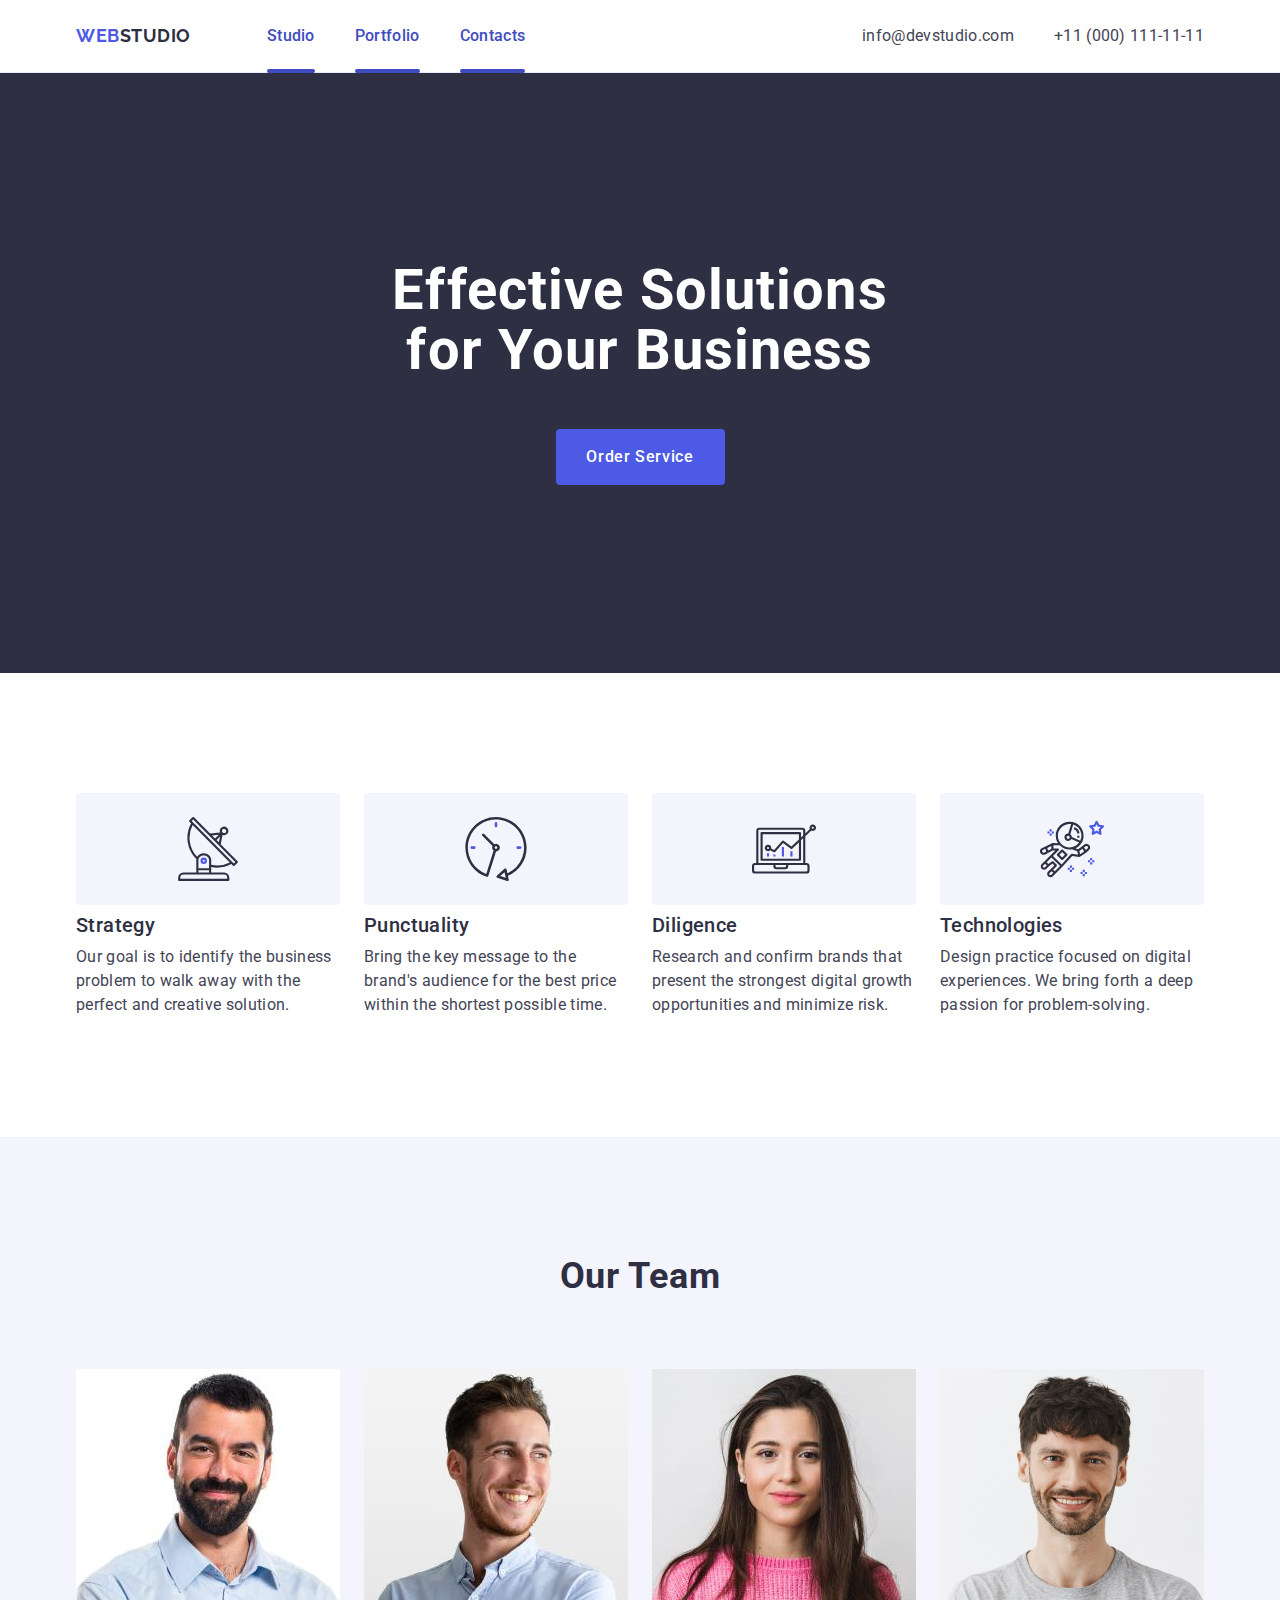
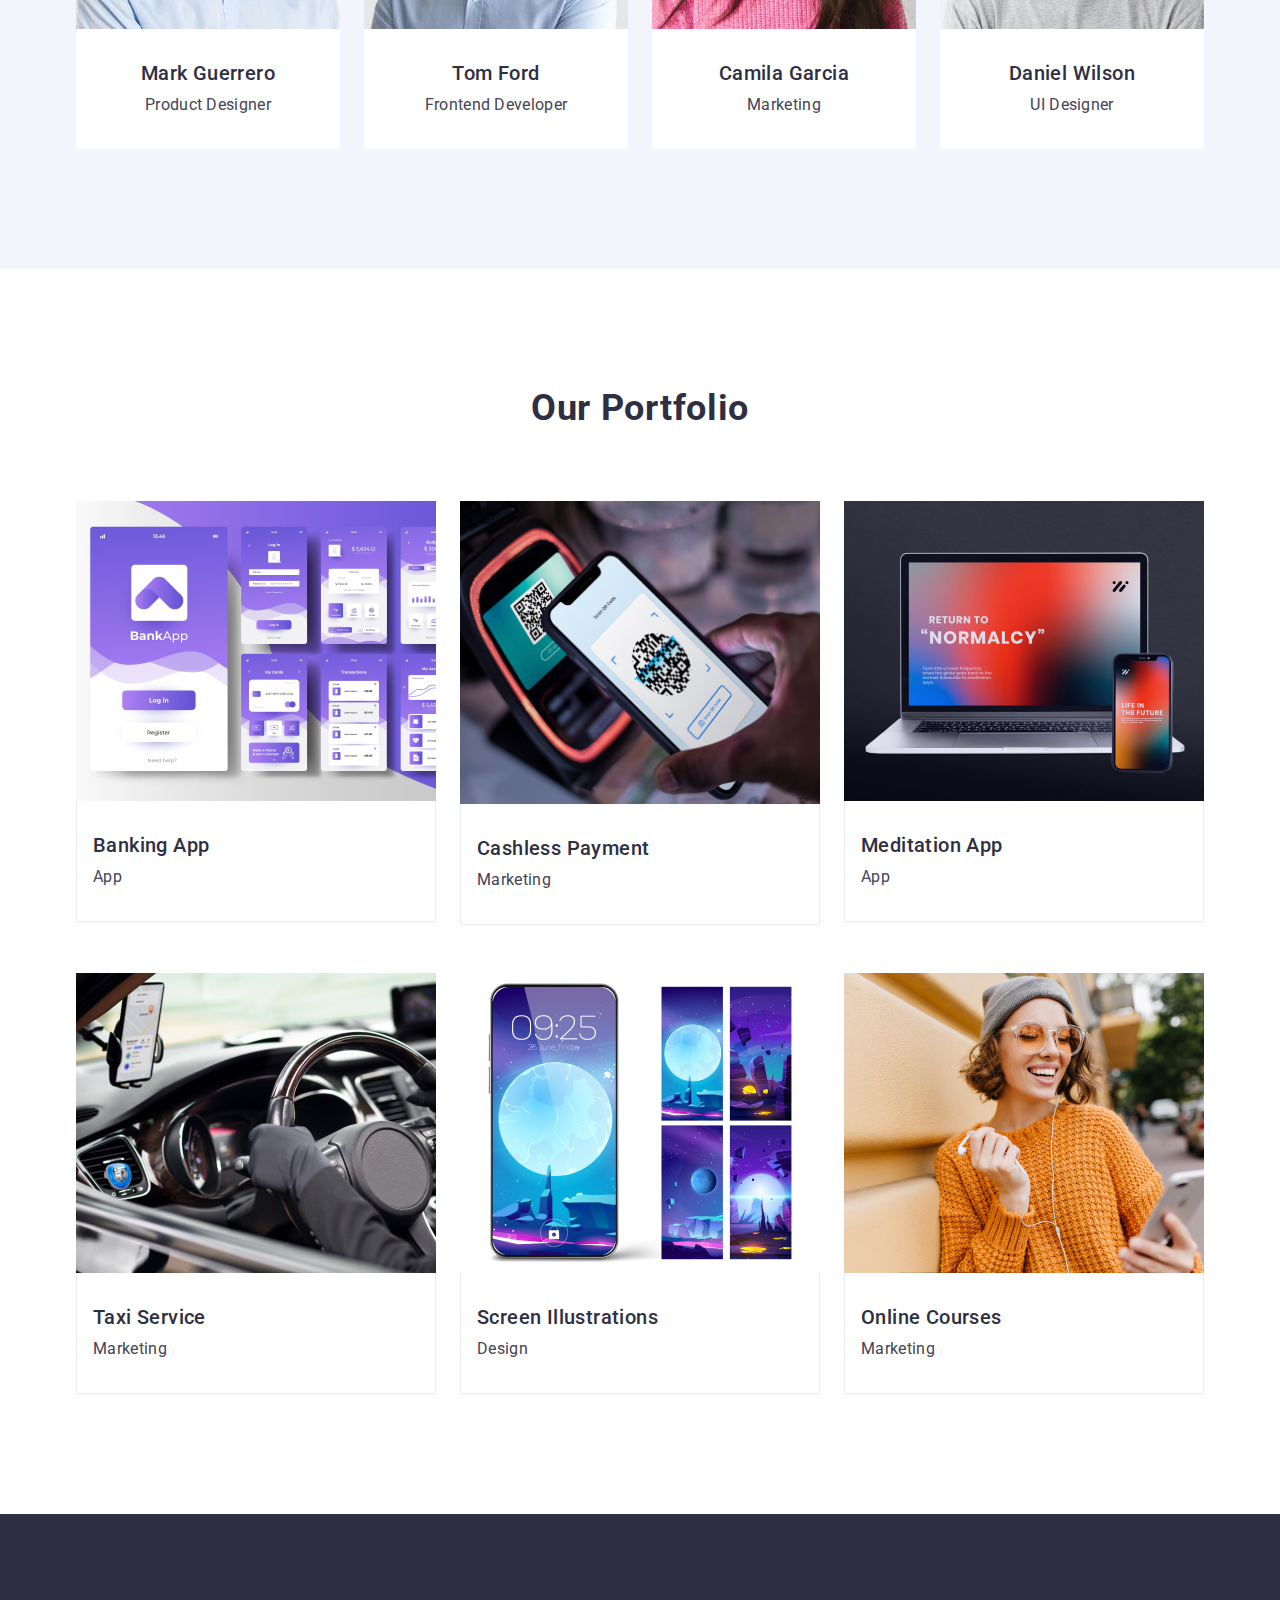
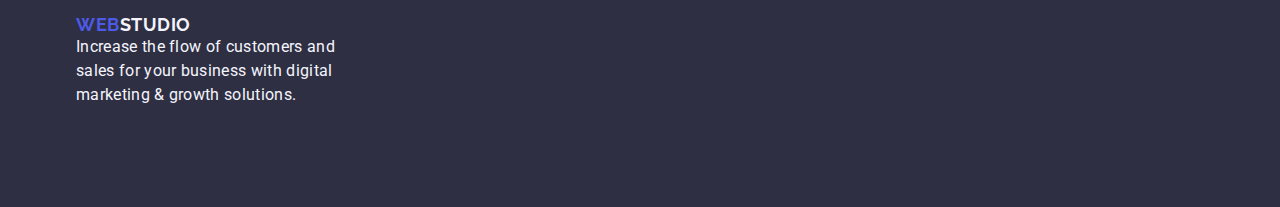
==== index.html @ 2577e3fc "Добавленны все иконки для секции 2. В хром не видно их и ширина секци 1 неадекватна. После включения" ====
<!DOCTYPE html>
<html lang="en">

<head>
    <meta charset="UTF-8">
    <meta name="viewport" content="width=device-width, initial-scale=1.0">

    <link rel="preconnect" href="https://fonts.googleapis.com">
    <link rel="preconnect" href="https://fonts.gstatic.com" crossorigin>
    <link href="https://fonts.googleapis.com/css2?family=Raleway:wght@800&display=swap" rel="stylesheet">
    <link
        href="https://fonts.googleapis.com/css2?family=Raleway:wght@800&family=Roboto:wght@400;500;700;900&display=swap"
        rel="stylesheet">

        <link rel="stylesheet"
        href="https://cdnjs.cloudflare.com/ajax/libs/modern-normalize/2.0.0/modern-normalize.min.css">
        <link rel="stylesheet" type="text/css" href="https://necolas.github.io/normalize.css/8.0.1/normalize.css">
    <link rel="stylesheet" href="./css/styles.css">

    <title>DZ4</title>
</head>


<body>

    <header class="head">

        <div class="container head-container">

            <nav class="container-nav">

                <a href="index.html" class="logo">
                    Web<span class="text-logo">Studio</span>
                </a>

                <ul class="logo-menu">
                    <li><a class="header-menu" href="./index.html">Studio</a></li>
                    <li><a class="header-menu" href="">Portfolio</a></li>
                    <li><a class="header-menu" href="">Contacts</a></li>
                </ul>

            </nav>

            <address class="adress-style">

                <ul class="adress-info">
                    <li><a class="header-adress" href="mailto:info@devstudio.com">info@devstudio.com</a></li>
                    <li><a class="header-adress" href="tel:+110001111111">+11 (000) 111-11-11</a></li>
                </ul>

            </address>

        </div>

    </header>

    <main>

        <section class="section-one">

            <div class="container">

                <h1 class="section-one-h-one">
                    Effective Solutions for Your Business
                </h1>

                <button class="section-one-btn" type="button">Order Service</button>

            </div>

        </section>

        <section class="section-two">

            <div class="container">

                <h2 class="visually-hidden">Section2</h2>

                <ul class="section-two-card">

                    <li class="section-two-card-info">

<div class="section-two-svg">

<svg width="64" height="64" class="s-two-svg-style">
    <use href="./images/icons_1.svg#icon-antenna1"></use>
</svg>

</div>

                        <h3 class="section-two-h-three">Strategy</h3>
                        <p class="section-two-p">
                            Our goal is to identify the business
                            problem to walk away with the perfect and creative solution.
                        </p>
                    </li>

                    <li class="section-two-card-info">

<div class="section-two-svg">

    <svg width="64" height="64" class="s-two-svg-style">
        <use href="./images/icons_1.svg#icon-clock1"></use>
    </svg>

</div>
                        
                        <h3 class="section-two-h-three">Punctuality</h3>
                        <p class="section-two-p">
                            Bring the key message to the brand's audience for the best price within the shortest
                            possible
                            time.
                        </p>
                    </li>

                    <li class="section-two-card-info">

<div class="section-two-svg">

    <svg width="64" height="64" class="s-two-svg-style">
        <use href="./images/icons_1.svg#icon-diagram1"></use>
    </svg>

</div>
                        
                        <h3 class="section-two-h-three">Diligence</h3>
                        <p class="section-two-p">
                            Research and confirm brands that present the strongest digital growth opportunities and
                            minimize
                            risk.
                        </p>
                    </li>

                    <li class="section-two-card-info">

<div class="section-two-svg">

    <svg width="64" height="64" class="s-two-svg-style">
        <use href="./images/icons_1.svg#icon-astronaut1"></use>
    </svg>

</div>
                        
                        <h3 class="section-two-h-three">Technologies</h3>
                        <p class="section-two-p">
                            Design practice focused on digital experiences. We bring forth a deep passion for
                            problem-solving.
                        </p>
                    </li>

                </ul>

            </div>

        </section>

        <section class="section-three">

            <div class="container">

                <h2 class="section-three-h-two">Our Team</h2>

                <ul class="section-three-ul">

                    <li class="section-three-li">
                        <img width="264" src="./images/img1.jpg" alt="img1">

                        <div class="section-three-li-name">

                            <h3 class="section-three-h-three">Mark Guerrero</h3>
                            <p class="section-three-p">Product Designer</p>

                        </div>

                    </li>

                    <li class="section-three-li">
                        <img width="264" src="./images/img2.jpg" alt="img2">

                        <div class="section-three-li-name">

                            <h3 class="section-three-h-three">Tom Ford</h3>
                            <p class="section-three-p">Frontend Developer</p>

                        </div>

                    </li>

                    <li class="section-three-li">
                        <img width="264" src="./images/img3.jpg" alt="img3">

                        <div class="section-three-li-name">

                            <h3 class="section-three-h-three">Camila Garcia</h3>
                            <p class="section-three-p">Marketing</p>

                        </div>

                    </li>

                    <li class="section-three-li">
                        <img width="264" src="./images/img4.jpg" alt="img4">

                        <div class="section-three-li-name">

                            <h3 class="section-three-h-three">Daniel Wilson</h3>
                            <p class="section-three-p">UI Designer</p>

                        </div>

                    </li>
                </ul>

            </div>

        </section>

        <section class="section-four">

            <div class="container">

                <h2 class="section-four-h-two">Our Portfolio</h2>

                <ul class="section-four-ul">

                    <li class="section-four-li">
                        <img width="360" src="./images/img_1.jpg" alt="img_1">

                        <div class="section-four-li-info">

                            <h3 class="section-four-h-three">Banking App </h3>
                            <p class="section-four-p">App</p>

                        </div>

                    </li>

                    <li class="section-four-li">
                        <img width="360" src="./images/img2_2.jpg" alt="img2_2">

                        <div class="section-four-li-info">

                            <h3 class="section-four-h-three">Cashless Payment</h3>
                            <p class="section-four-p">Marketing</p>

                        </div>

                    </li>

                    <li class="section-four-li">
                        <img width="360" src="./images/img_3.jpg" alt="img_3">

                        <div class="section-four-li-info">

                            <h3 class="section-four-h-three">Meditation App</h3>
                            <p class="section-four-p">App</p>

                        </div>

                    </li>

                    <li class="section-four-li">
                        <img width="360" src="./images/img_4.jpg" alt="img_4">

                        <div class="section-four-li-info">

                            <h3 class="section-four-h-three">Taxi Service</h3>
                            <p class="section-four-p">Marketing</p>

                        </div>

                    </li>

                    <li class="section-four-li">
                        <img width="360" src="./images/img_5.jpg" alt="img_5">

                        <div class="section-four-li-info">

                            <h3 class="section-four-h-three">Screen Illustrations</h3>
                            <p class="section-four-p">Design</p>

                        </div>

                    </li>

                    <li class="section-four-li">
                        <img width="360" src="./images/img_6.jpg" alt="img_6">

                        <div class="section-four-li-info">

                            <h3 class="section-four-h-three">Online Courses</h3>
                            <p class="section-four-p">Marketing</p>

                        </div>

                    </li>
                </ul>

            </div>

        </section>

    </main>

    <footer class="footer">

        <div class="container">

            <a href="./index.html" class="logo" id="footer-logo">Web<span class="footer-span">Studio</span></a>

            <p class="footer-p">
                Increase the flow of customers and sales for your business with digital marketing & growth solutions.
            </p>

        </div>

    </footer>

</body>

</html>
---- css/styles.css ----
body {
  font-family: "Roboto", sans-serif;
  color: #434455;
  background-color: #ffffff;
  margin: 0;
  padding: 0;
}

ul,
h1,
h2,
h3,
p {
  list-style-type: none;
  margin: 0;
  padding: 0;
}

img {
  display: block;
}

a {
  text-decoration: none;
}

.head {
  box-shadow: 0px 2px 1px rgba(46, 47, 66, 0.08),
    0px 1px 1px rgba(46, 47, 66, 0.16), 0px 1px 6px rgba(46, 47, 66, 0.08);
  border-bottom: 1px solid #e7e9fc;
}

.container {
  width: 1158px;
  margin: 0 auto;
  padding: 0 15px 0 15px;
}

.head-container,
.container-nav {
  display: flex;
  align-items: center;
}

.logo {
  display: block;
  font-family: "Raleway", sans-serif;
  font-size: 18px;
  font-weight: 700;
  line-height: 1.17em;
  letter-spacing: 0.03em;
  text-align: left;
  text-transform: uppercase;
  color: #4d5ae5;
  margin-right: 76px;
}

.text-logo {
  color: rgba(46, 47, 66, 1);
  font-family: Raleway;
  font-size: 18px;
  font-weight: 700;
  line-height: 1.17em;
  letter-spacing: 0.03em;
  text-align: left;
}

.logo-menu {
  display: flex;
  gap: 40px;
}

.header-menu {
  display: block;
  position: relative;
  font-family: Roboto;
  font-size: 16px;
  font-weight: 500;
  line-height: 24px;
  letter-spacing: 0.02em;
  text-align: left;
  color: #404bbf;
  padding: 24px 0 24px 0;
  transition: color 250ms cubic-bezier(0.4, 0, 0.2, 1);
}

.adress-style {
  font-style: normal;
  margin: 0 0 0 auto;
}

.adress-info {
  display: flex;
  gap: 40px;
}

.header-adress {
  font-family: Roboto;
  font-size: 16px;
  font-weight: 400;
  line-height: 24px;
  letter-spacing: 0.02em;
  text-align: left;
  color: #434455;
  transition: color 250ms cubic-bezier(0.4, 0, 0.2, 1);
}

.header-menu:hover,
.header-adress:hover {
  color: #404bbf;
}

.header-menu:focus,
.header-adress:focus {
  color: #404bbf;
}

.header-menu::after {
  content: "";
  color: #404bbf;
  width: 100%;
  position: absolute;
  left: 0;
  bottom: -1px;
  height: 4px;
  background-color: #404bbf;
  border-radius: 2px;
  transition: color 250ms cubic-bezier(0.4, 0, 0.2, 1);
}

.section-one {
  background-image: linear-gradient(
      rgba(46, 47, 66, 0.7),
      rgba(46, 47, 66, 0.7)
    ),
    url(../images/img-name.jpeg);
  background-color: #2e2f42;
  padding: 188px 0 188px 0;
  max-width: 1440px;
  background-repeat: no-repeat;
  background-position: center;
  background-size: cover;
}

.section-one-h-one {
  font-family: Roboto;
  font-size: 56px;
  font-weight: 700;
  line-height: 1.07;
  letter-spacing: 0.02em;
  text-align: center;
  color: #ffffff;
  max-width: 496px;
  margin: 0 auto 48px;
}

.section-one-btn {
  display: block;
  min-width: 169px;
  height: 56px;
  border: none;
  border-radius: 4px;
  font-size: 16px;
  font-weight: 500;
  line-height: 24px;
  letter-spacing: 0.04em;
  color: #ffffff;
  background-color: #4d5ae5;
  cursor: pointer;
  margin: 0 auto 0 auto;
  transition: background-color 250ms cubic-bezier(0.4, 0, 0.2, 1);
}

.section-one-btn:hover,
.section-one-btn:focus {
  background-color: #404bbf;
}

.section-two-h-three,
.section-four-h-three {
  font-family: Roboto;
  font-size: 20px;
  font-weight: 500;
  line-height: 24px;
  letter-spacing: 0.02em;
  text-align: left;
  color: #2e2f42;
  margin-bottom: 8px;
}

.section-three-h-three {
  font-family: Roboto;
  font-size: 20px;
  font-weight: 500;
  line-height: 24px;
  letter-spacing: 0.02em;
  text-align: left;
  color: #2e2f42;
  margin-bottom: 8px;
  text-align: center;
}

.section-two {
  padding: 120px 0 120px 0;
}

.visually-hidden {
  position: absolute;
  width: 1px;
  height: 1px;
  margin: -1px;
  padding: 0;
  border: 0;
  white-space: nowrap;
  clip-path: inset(100%);
  clip: rect(0 0 0 0);
  overflow: hidden;
}

.section-two-card {
  display: flex;
  justify-content: space-between;
  gap: 24px;
}

.section-two-svg {
  display: flex;
  align-items: center;
  justify-content: center;
  height: 112px;
  background-color: #f4f4fd;
  border-radius: 4px;
  margin-bottom: 8px;
}

.section-two-card-info {
  flex-basis: calc((100% - 3 * 24px) / 4);
}

.section-two-p,
.section-four-p {
  line-height: 24px;
  letter-spacing: 0.02em;
}

.section-three-p {
  line-height: 24px;
  letter-spacing: 0.02em;
  text-align: center;
}

.section-three {
  background-color: #f4f4fd;
  padding: 120px 0 120px 0;
}

.section-three-ul {
  display: flex;
  justify-content: space-between;
  gap: 24px;
}

.section-three-li {
  background-color: #ffffff;
  border-radius: 0px 0px 4px 4px;
  flex-basis: calc((100% - 3 * 24px) / 4);
}

.section-three-li-name {
  padding: 32px 0 32px 0;
}

.section-three-h-two,
.section-four-h-two {
  font-family: Roboto;
  font-size: 36px;
  font-weight: 700;
  line-height: 1.11em;
  letter-spacing: 0.02em;
  text-align: center;
  text-transform: capitalize;
  color: #2e2f42;
  margin-bottom: 72px;
}

.section-four {
  padding: 120px 0 120px 0;
}

.section-four-ul {
  display: flex;
  flex-wrap: wrap;
  column-gap: 24px;
  row-gap: 48px;
}

.section-four-li {
  flex-basis: calc((100% - 48px) / 3);
}

.section-four-li-info {
  padding: 32px 16px;
  border: 1px solid #e7e9fc;
  border-top: none;
}

.footer {
  background-color: #2e2f42;
  padding: 100px 0 100px 0;
}

.footer-logo {
  display: inline-block;
  margin-bottom: 16px;
  font-family: "Raleway", sans-serif;
  font-size: 18px;
  font-weight: 700;
  line-height: 1.17em;
  letter-spacing: 0.03em;
  text-align: left;
  text-transform: uppercase;
  color: #4d5ae5;
}

.footer-span {
  color: #f4f4fd;
}

.footer-p {
  color: #f4f4fd;
  letter-spacing: 0.02em;
  line-height: 1.5em;
  max-width: 264px;
  margin: 0;
}
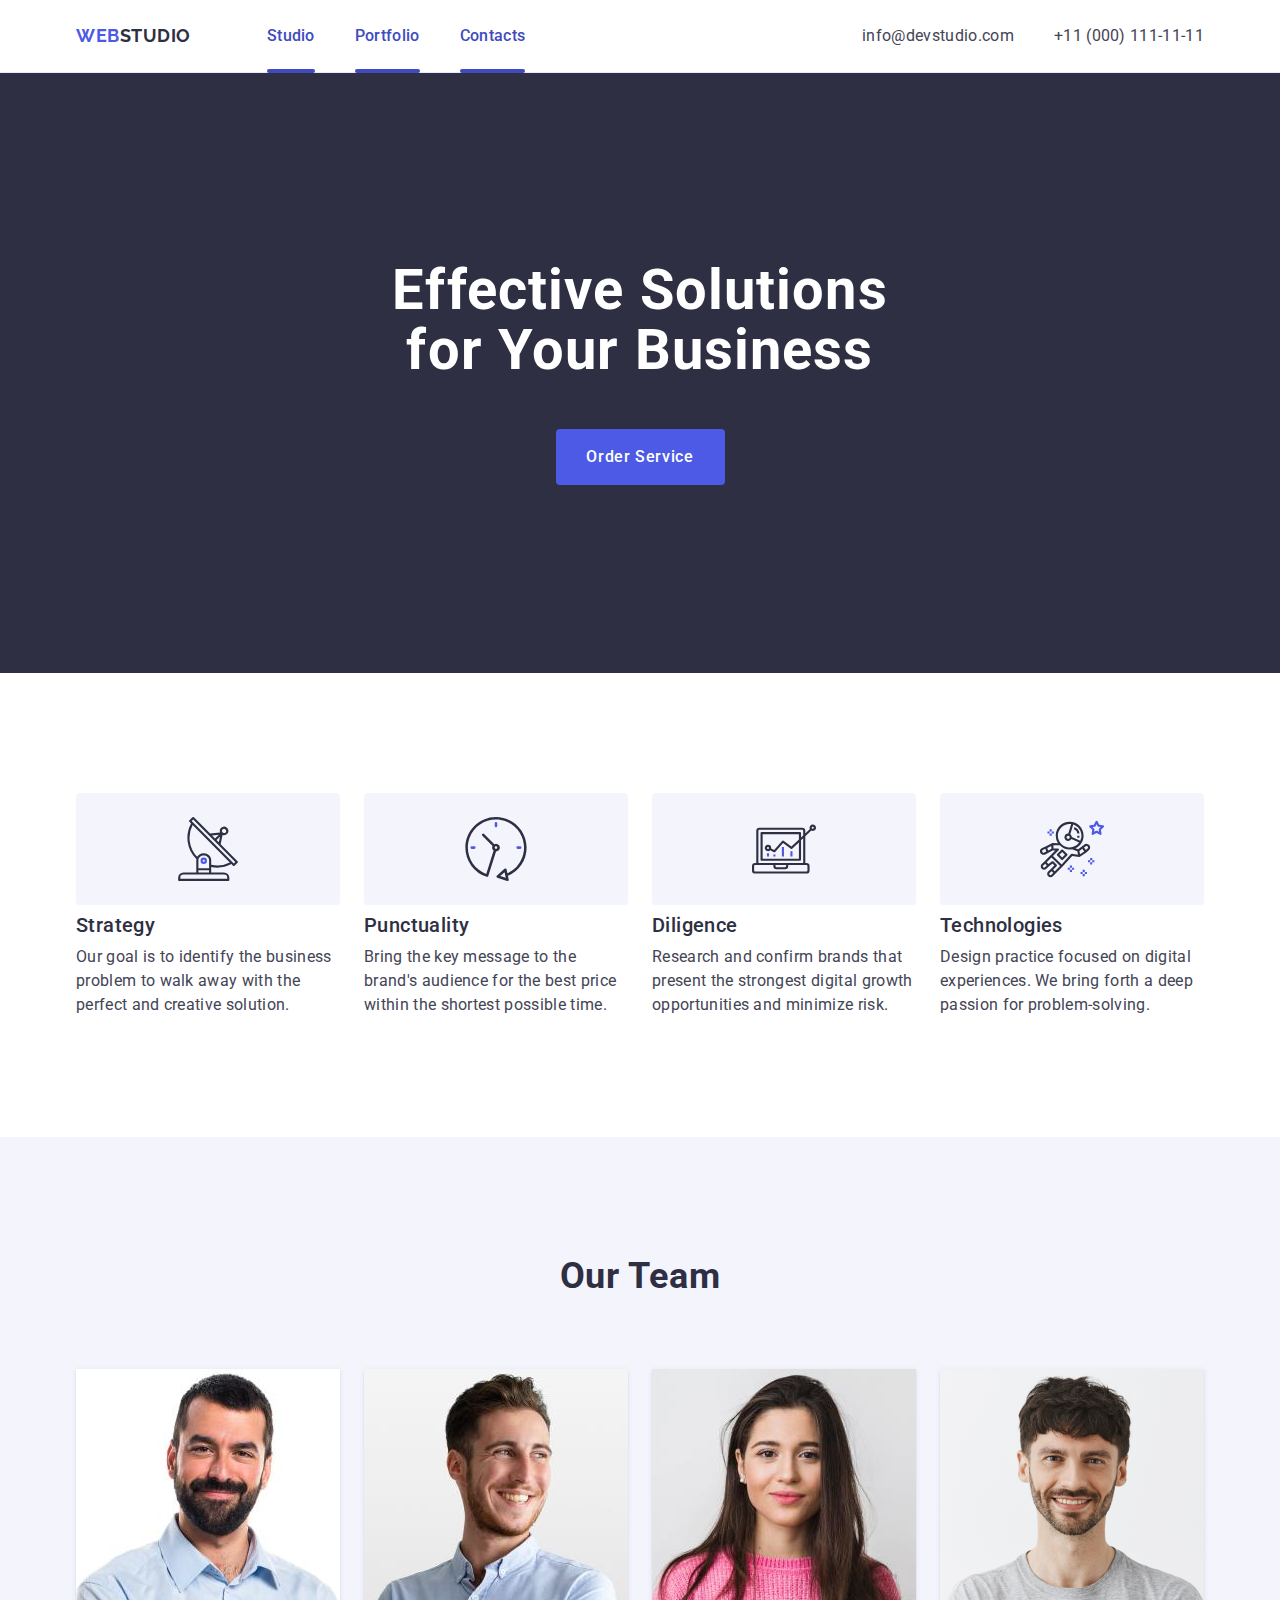
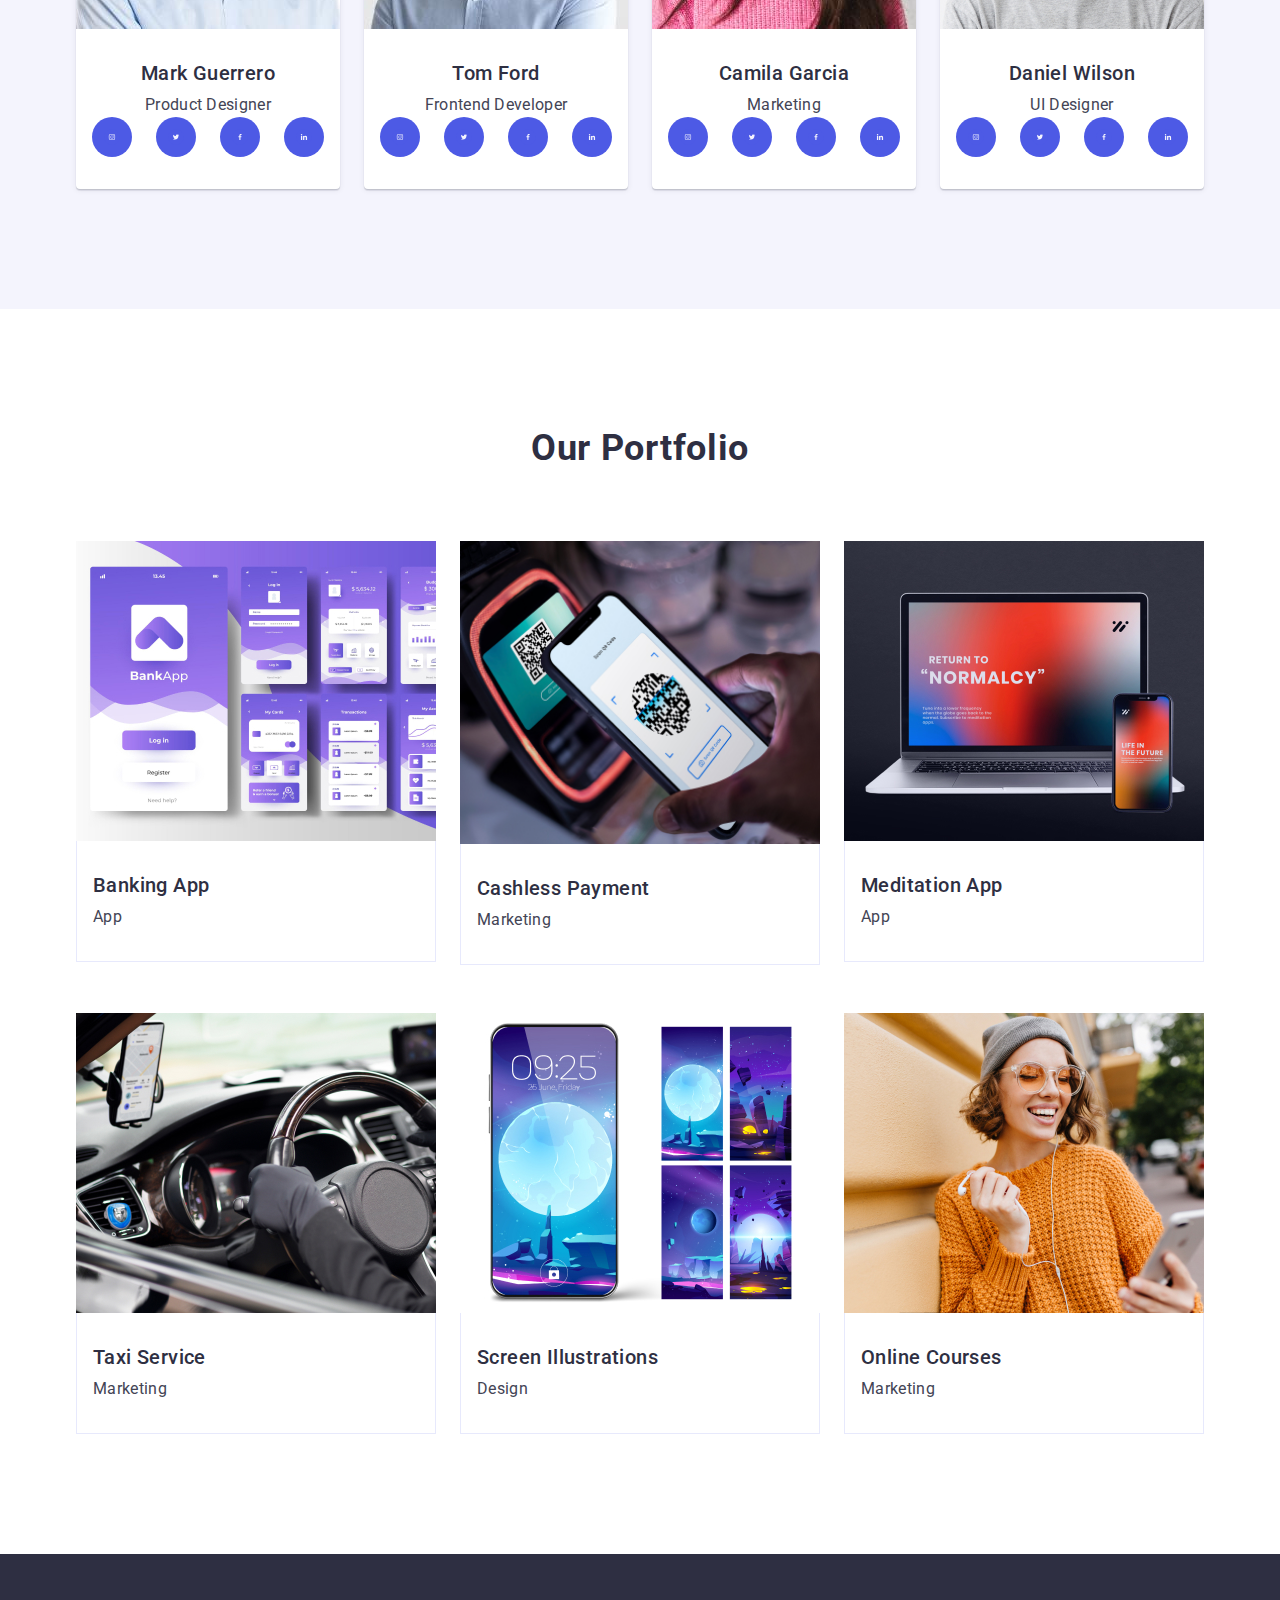
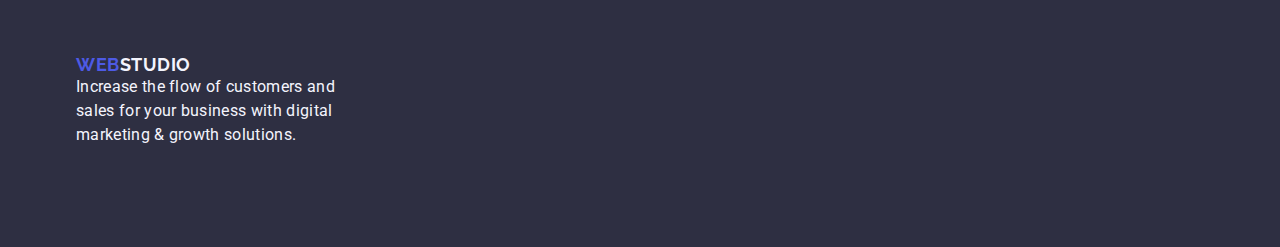
==== commit 39525f69: "Проверка 1 секции 3. добавлены ссылки-иконки" ====
--- a/index.html
+++ b/index.html
@@ -12,9 +12,9 @@
         href="https://fonts.googleapis.com/css2?family=Raleway:wght@800&family=Roboto:wght@400;500;700;900&display=swap"
         rel="stylesheet">
 
-        <link rel="stylesheet"
+    <link rel="stylesheet"
         href="https://cdnjs.cloudflare.com/ajax/libs/modern-normalize/2.0.0/modern-normalize.min.css">
-        <link rel="stylesheet" type="text/css" href="https://necolas.github.io/normalize.css/8.0.1/normalize.css">
+    <link rel="stylesheet" type="text/css" href="https://necolas.github.io/normalize.css/8.0.1/normalize.css">
     <link rel="stylesheet" href="./css/styles.css">
 
     <title>DZ4</title>
@@ -80,13 +80,13 @@
 
                     <li class="section-two-card-info">
 
-<div class="section-two-svg">
-
-<svg width="64" height="64" class="s-two-svg-style">
-    <use href="./images/icons_1.svg#icon-antenna1"></use>
-</svg>
-
-</div>
+                        <div class="section-two-svg">
+
+                            <svg width="64" height="64" class="s-two-svg-style">
+                                <use href="./images/icons_1.svg#icon-antenna1"></use>
+                            </svg>
+
+                        </div>
 
                         <h3 class="section-two-h-three">Strategy</h3>
                         <p class="section-two-p">
@@ -97,14 +97,14 @@
 
                     <li class="section-two-card-info">
 
-<div class="section-two-svg">
-
-    <svg width="64" height="64" class="s-two-svg-style">
-        <use href="./images/icons_1.svg#icon-clock1"></use>
-    </svg>
-
-</div>
-                        
+                        <div class="section-two-svg">
+
+                            <svg width="64" height="64" class="s-two-svg-style">
+                                <use href="./images/icons_1.svg#icon-clock1"></use>
+                            </svg>
+
+                        </div>
+
                         <h3 class="section-two-h-three">Punctuality</h3>
                         <p class="section-two-p">
                             Bring the key message to the brand's audience for the best price within the shortest
@@ -115,14 +115,14 @@
 
                     <li class="section-two-card-info">
 
-<div class="section-two-svg">
-
-    <svg width="64" height="64" class="s-two-svg-style">
-        <use href="./images/icons_1.svg#icon-diagram1"></use>
-    </svg>
-
-</div>
-                        
+                        <div class="section-two-svg">
+
+                            <svg width="64" height="64" class="s-two-svg-style">
+                                <use href="./images/icons_1.svg#icon-diagram1"></use>
+                            </svg>
+
+                        </div>
+
                         <h3 class="section-two-h-three">Diligence</h3>
                         <p class="section-two-p">
                             Research and confirm brands that present the strongest digital growth opportunities and
@@ -133,14 +133,14 @@
 
                     <li class="section-two-card-info">
 
-<div class="section-two-svg">
-
-    <svg width="64" height="64" class="s-two-svg-style">
-        <use href="./images/icons_1.svg#icon-astronaut1"></use>
-    </svg>
-
-</div>
-                        
+                        <div class="section-two-svg">
+
+                            <svg width="64" height="64" class="s-two-svg-style">
+                                <use href="./images/icons_1.svg#icon-astronaut1"></use>
+                            </svg>
+
+                        </div>
+
                         <h3 class="section-two-h-three">Technologies</h3>
                         <p class="section-two-p">
                             Design practice focused on digital experiences. We bring forth a deep passion for
@@ -170,6 +170,37 @@
                             <h3 class="section-three-h-three">Mark Guerrero</h3>
                             <p class="section-three-p">Product Designer</p>
 
+                            <ul class="section-three-ul-link">
+                                <li class="section-three-li-link"><a class="section-three-a" href="#">
+
+                                        <svg width="16" height="16" class="s-three-svg-style">
+                                            <use href="./images/icons_1.svg#icon-insta"></use>
+                                        </svg>
+
+                                    </a></li>
+                                <li class="section-three-li-link"><a class="section-three-a" href="#">
+
+                                        <svg width="16" height="16" class="s-three-svg-style">
+                                            <use href="./images/icons_1.svg#icon-twitch"></use>
+                                        </svg>
+
+                                    </a></li>
+                                <li class="section-three-li-link"><a class="section-three-a" href="#">
+
+                                        <svg width="16" height="16" class="s-three-svg-style">
+                                            <use href="./images/icons_1.svg#icon-facebooke"></use>
+                                        </svg>
+
+                                    </a></li>
+                                <li class="section-three-li-link"><a class="section-three-a" href="#">
+
+                                        <svg width="16" height="16" class="s-three-svg-style">
+                                            <use href="./images/icons_1.svg#icon-linkedin"></use>
+                                        </svg>
+
+                                    </a></li>
+                            </ul>
+
                         </div>
 
                     </li>
@@ -182,6 +213,37 @@
                             <h3 class="section-three-h-three">Tom Ford</h3>
                             <p class="section-three-p">Frontend Developer</p>
 
+                            <ul class="section-three-ul-link">
+                                <li class="section-three-li-link"><a class="section-three-a" href="#">
+
+                                        <svg width="16" height="16" class="s-three-svg-style">
+                                            <use href="./images/icons_1.svg#icon-insta"></use>
+                                        </svg>
+
+                                    </a></li>
+                                <li class="section-three-li-link"><a class="section-three-a" href="#">
+
+                                        <svg width="16" height="16" class="s-three-svg-style">
+                                            <use href="./images/icons_1.svg#icon-twitch"></use>
+                                        </svg>
+
+                                    </a></li>
+                                <li class="section-three-li-link"><a class="section-three-a" href="#">
+
+                                        <svg width="16" height="16" class="s-three-svg-style">
+                                            <use href="./images/icons_1.svg#icon-facebooke"></use>
+                                        </svg>
+
+                                    </a></li>
+                                <li class="section-three-li-link"><a class="section-three-a" href="#">
+
+                                        <svg width="16" height="16" class="s-three-svg-style">
+                                            <use href="./images/icons_1.svg#icon-linkedin"></use>
+                                        </svg>
+
+                                    </a></li>
+                            </ul>
+
                         </div>
 
                     </li>
@@ -194,6 +256,37 @@
                             <h3 class="section-three-h-three">Camila Garcia</h3>
                             <p class="section-three-p">Marketing</p>
 
+                            <ul class="section-three-ul-link">
+                                <li class="section-three-li-link"><a class="section-three-a" href="#">
+
+                                        <svg width="16" height="16" class="s-three-svg-style">
+                                            <use href="./images/icons_1.svg#icon-insta"></use>
+                                        </svg>
+
+                                    </a></li>
+                                <li class="section-three-li-link"><a class="section-three-a" href="#">
+
+                                        <svg width="16" height="16" class="s-three-svg-style">
+                                            <use href="./images/icons_1.svg#icon-twitch"></use>
+                                        </svg>
+
+                                    </a></li>
+                                <li class="section-three-li-link"><a class="section-three-a" href="#">
+
+                                        <svg width="16" height="16" class="s-three-svg-style">
+                                            <use href="./images/icons_1.svg#icon-facebooke"></use>
+                                        </svg>
+
+                                    </a></li>
+                                <li class="section-three-li-link"><a class="section-three-a" href="#">
+
+                                        <svg width="16" height="16" class="s-three-svg-style">
+                                            <use href="./images/icons_1.svg#icon-linkedin"></use>
+                                        </svg>
+
+                                    </a></li>
+                            </ul>
+
                         </div>
 
                     </li>
@@ -205,6 +298,37 @@
 
                             <h3 class="section-three-h-three">Daniel Wilson</h3>
                             <p class="section-three-p">UI Designer</p>
+
+                            <ul class="section-three-ul-link">
+                                <li class="section-three-li-link"><a class="section-three-a" href="#">
+
+                                        <svg width="16" height="16" class="s-three-svg-style">
+                                            <use href="./images/icons_1.svg#icon-insta"></use>
+                                        </svg>
+
+                                    </a></li>
+                                <li class="section-three-li-link"><a class="section-three-a" href="#">
+
+                                        <svg width="16" height="16" class="s-three-svg-style">
+                                            <use href="./images/icons_1.svg#icon-twitch"></use>
+                                        </svg>
+
+                                    </a></li>
+                                <li class="section-three-li-link"><a class="section-three-a" href="#">
+
+                                        <svg width="16" height="16" class="s-three-svg-style">
+                                            <use href="./images/icons_1.svg#icon-facebooke"></use>
+                                        </svg>
+
+                                    </a></li>
+                                <li class="section-three-li-link"><a class="section-three-a" href="#">
+
+                                        <svg width="16" height="16" class="s-three-svg-style">
+                                            <use href="./images/icons_1.svg#icon-linkedin"></use>
+                                        </svg>
+
+                                    </a></li>
+                            </ul>
 
                         </div>
 
--- a/css/styles.css
+++ b/css/styles.css
@@ -264,6 +264,8 @@
   background-color: #ffffff;
   border-radius: 0px 0px 4px 4px;
   flex-basis: calc((100% - 3 * 24px) / 4);
+  box-shadow: 0px 1px 6px rgba(46, 47, 66, 0.08),
+    0px 1px 1px rgba(46, 47, 66, 0.16), 0px 2px 1px rgba(46, 47, 66, 0.08);
 }
 
 .section-three-li-name {
@@ -281,6 +283,39 @@
   text-transform: capitalize;
   color: #2e2f42;
   margin-bottom: 72px;
+}
+
+.section-three-ul-link {
+  display: flex;
+  justify-content: center;
+  gap: 24px;
+}
+
+.section-three-li-link {
+  width: 40px;
+  height: 40px;
+}
+
+.section-three-a {
+  display: flex;
+  align-items: center;
+  justify-content: center;
+  width: 100%;
+  height: 100%;
+  background-color: #4d5ae5;
+  border-radius: 50%;
+}
+
+.section-three-a:hover {
+  background-color: #404bbf;
+}
+
+.section-three:focus {
+  background-color: #404bbf;
+}
+
+.s-three-svg-style {
+  fill: #f4f4fd;
 }
 
 .section-four {
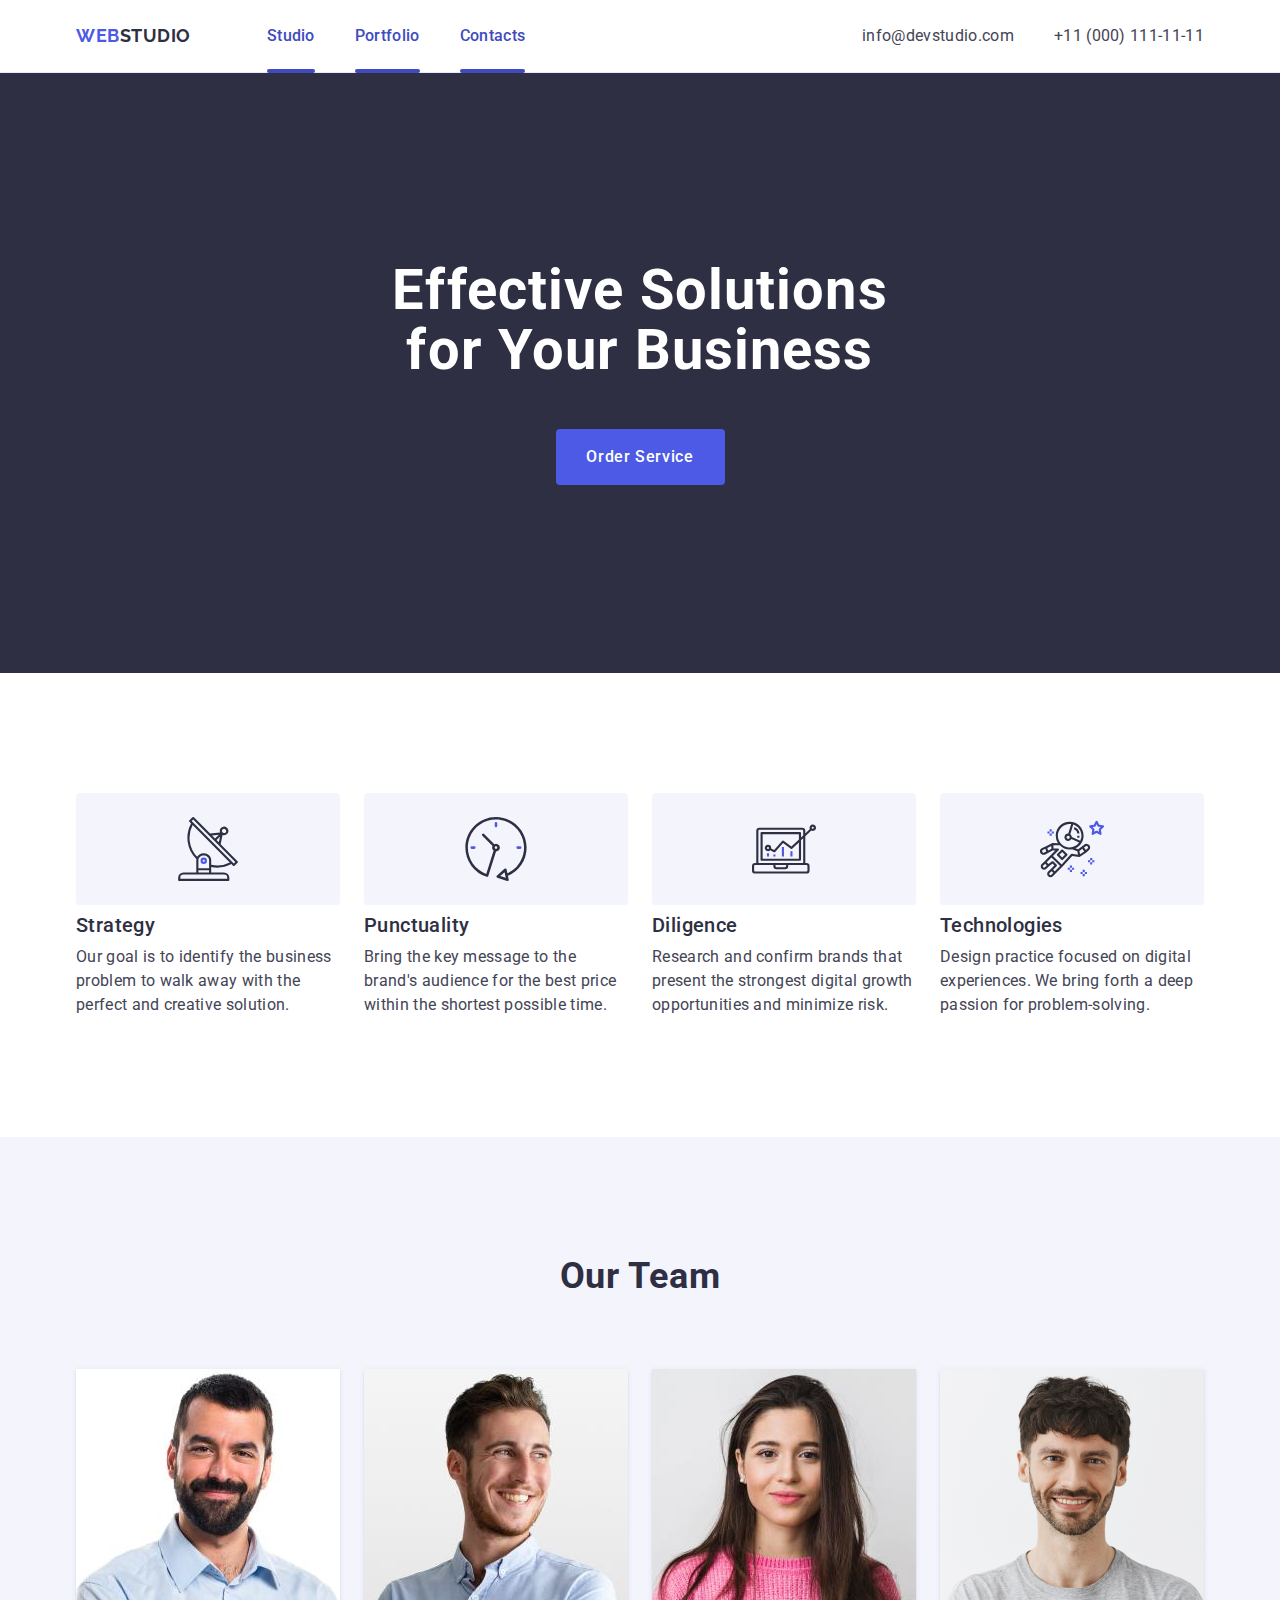
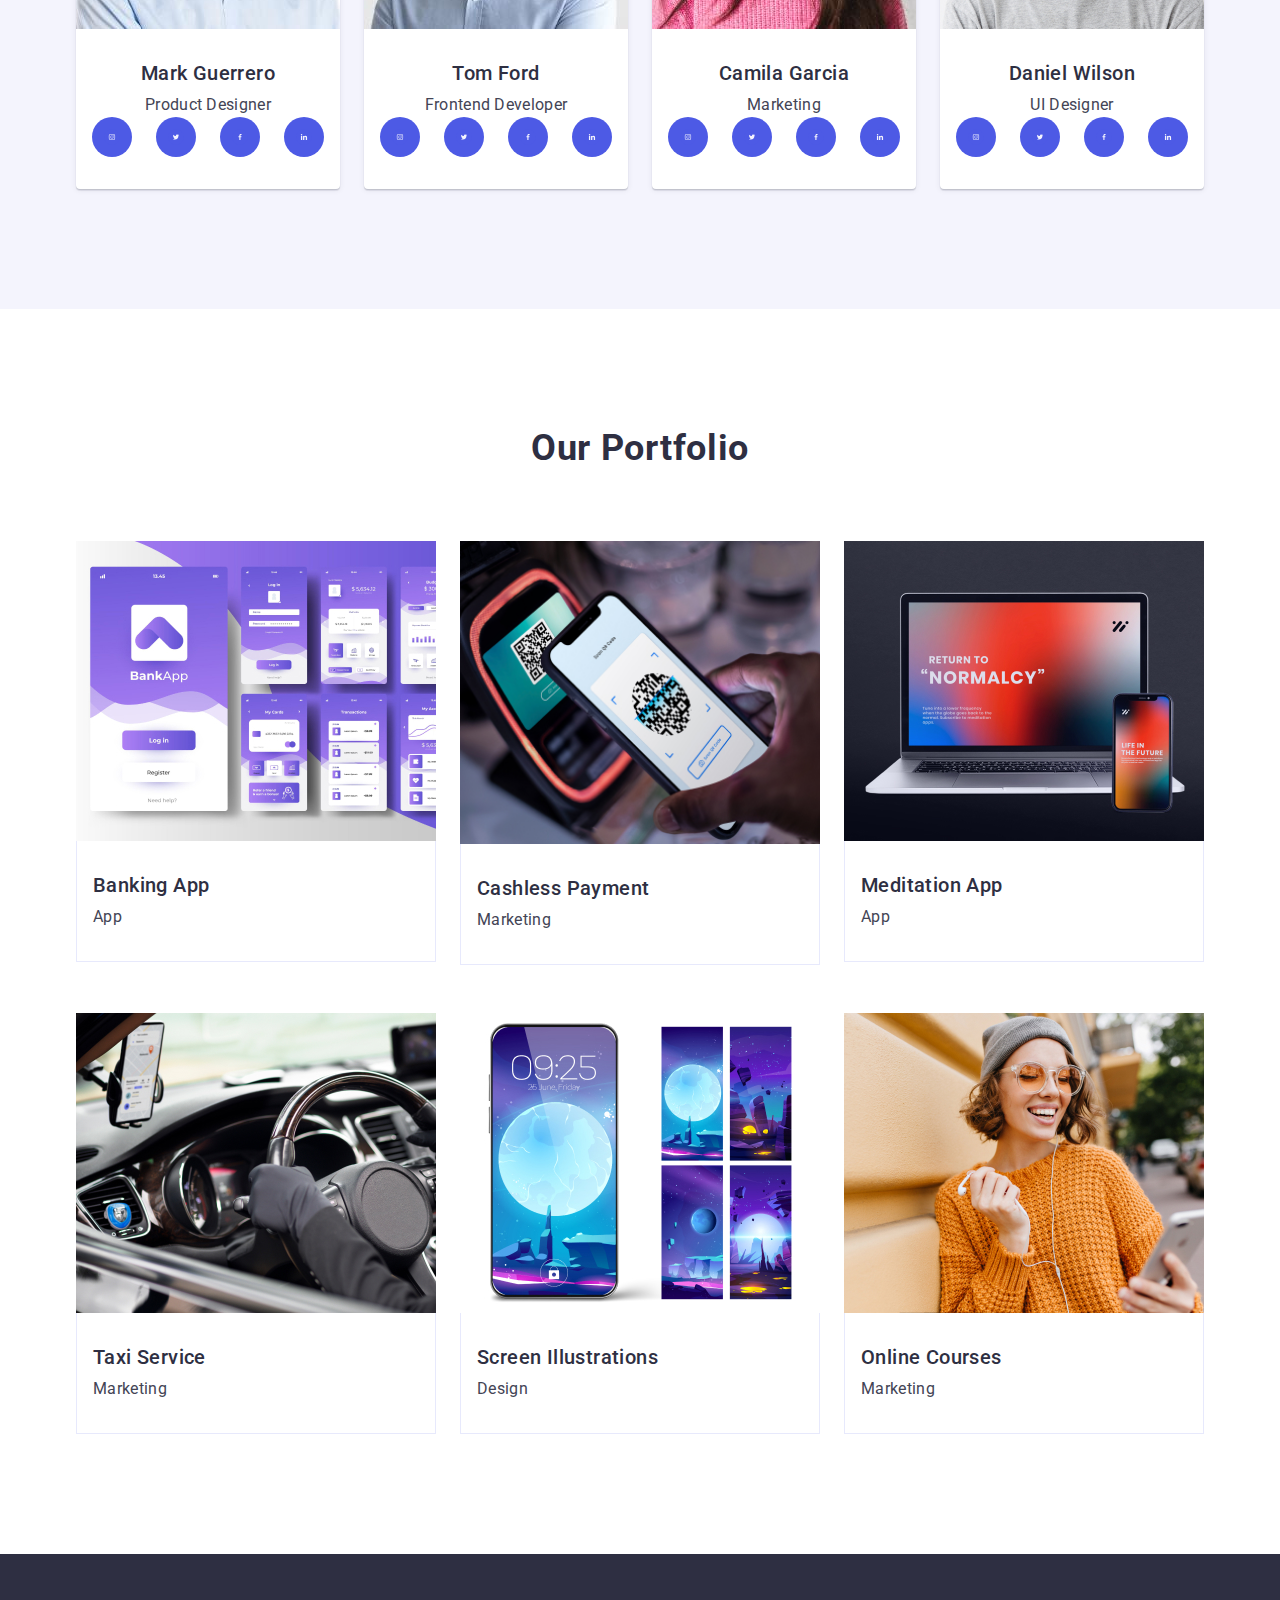
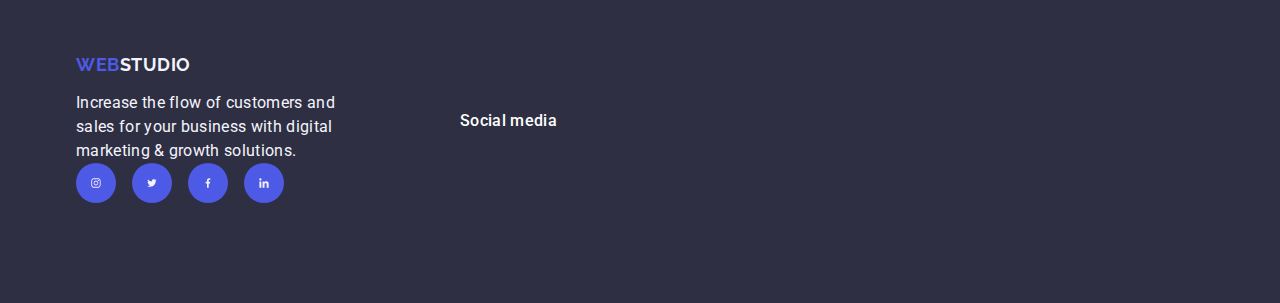
==== commit 49b9c3f3: "Проверка футера. Добавлены иконки" ====
--- a/index.html
+++ b/index.html
@@ -348,7 +348,17 @@
                 <ul class="section-four-ul">
 
                     <li class="section-four-li">
-                        <img width="360" src="./images/img_1.jpg" alt="img_1">
+
+                        <div class="section-four-li-img">
+
+                            <img width="360" src="./images/img_1.jpg" alt="img_1">
+
+                            <p class="section-four-hidden-p">
+                                14 Stylish and User-Friendly App Design Concepts · Task Manager App · Calorie Tracker
+                                App · Exotic Fruit Ecommerce App · Cloud Storage App
+                            </p>
+
+                        </div>
 
                         <div class="section-four-li-info">
 
@@ -360,7 +370,17 @@
                     </li>
 
                     <li class="section-four-li">
-                        <img width="360" src="./images/img2_2.jpg" alt="img2_2">
+
+<div class="section-four-li-img">
+
+    <img width="360" src="./images/img2_2.jpg" alt="img2_2">
+
+                            <p class="section-four-hidden-p">
+                                14 Stylish and User-Friendly App Design Concepts · Task Manager App · Calorie Tracker
+                                App · Exotic Fruit Ecommerce App · Cloud Storage App
+                            </p>
+
+                        </div>
 
                         <div class="section-four-li-info">
 
@@ -372,7 +392,19 @@
                     </li>
 
                     <li class="section-four-li">
-                        <img width="360" src="./images/img_3.jpg" alt="img_3">
+
+<div class="section-four-li-img">
+
+    <img width="360" src="./images/img_3.jpg" alt="img_3">
+
+                            <p class="section-four-hidden-p">
+                                14 Stylish and User-Friendly App Design Concepts · Task Manager App · Calorie Tracker
+                                App · Exotic Fruit Ecommerce App · Cloud Storage App
+                            </p>
+
+                        </div>
+
+                        
 
                         <div class="section-four-li-info">
 
@@ -384,7 +416,19 @@
                     </li>
 
                     <li class="section-four-li">
-                        <img width="360" src="./images/img_4.jpg" alt="img_4">
+
+<div class="section-four-li-img">
+
+    <img width="360" src="./images/img_4.jpg" alt="img_4">
+
+                            <p class="section-four-hidden-p">
+                                14 Stylish and User-Friendly App Design Concepts · Task Manager App · Calorie Tracker
+                                App · Exotic Fruit Ecommerce App · Cloud Storage App
+                            </p>
+
+                        </div>
+
+                       
 
                         <div class="section-four-li-info">
 
@@ -396,7 +440,19 @@
                     </li>
 
                     <li class="section-four-li">
-                        <img width="360" src="./images/img_5.jpg" alt="img_5">
+
+<div class="section-four-li-img">
+
+    <img width="360" src="./images/img_5.jpg" alt="img_5">
+
+                            <p class="section-four-hidden-p">
+                                14 Stylish and User-Friendly App Design Concepts · Task Manager App · Calorie Tracker
+                                App · Exotic Fruit Ecommerce App · Cloud Storage App
+                            </p>
+
+                        </div>
+
+                        
 
                         <div class="section-four-li-info">
 
@@ -408,7 +464,19 @@
                     </li>
 
                     <li class="section-four-li">
-                        <img width="360" src="./images/img_6.jpg" alt="img_6">
+
+<div class="section-four-li-img">
+
+    <img width="360" src="./images/img_6.jpg" alt="img_6">
+
+                            <p class="section-four-hidden-p">
+                                14 Stylish and User-Friendly App Design Concepts · Task Manager App · Calorie Tracker
+                                App · Exotic Fruit Ecommerce App · Cloud Storage App
+                            </p>
+
+                        </div>
+
+                       
 
                         <div class="section-four-li-info">
 
@@ -428,13 +496,59 @@
 
     <footer class="footer">
 
-        <div class="container">
-
-            <a href="./index.html" class="logo" id="footer-logo">Web<span class="footer-span">Studio</span></a>
-
-            <p class="footer-p">
-                Increase the flow of customers and sales for your business with digital marketing & growth solutions.
-            </p>
+        <div class="container footer-container">
+
+<div class="footer-container-logo">
+
+    <a href="./index.html" class="logo footer-logo">Web<span class="footer-span">Studio</span></a>
+
+    <p class="footer-p">
+        Increase the flow of customers and sales for your business with digital marketing & growth solutions.
+    </p>
+
+    <ul class="footer-ul-link">
+
+        <li class="footer-li-link"><a class="footer-a" href="#">
+
+                <svg width="24" height="24" class="footer-svg-style">
+                    <use href="./images/icons_1.svg#icon-insta"></use>
+                </svg>
+
+            </a></li>
+        <li class="footer-li-link"><a class="footer-a" href="#">
+
+                <svg width="24" height="24" class="footer-svg-style">
+                    <use href="./images/icons_1.svg#icon-twitch"></use>
+                </svg>
+
+            </a></li>
+        <li class="footer-li-link"><a class="footer-a" href="#">
+
+                <svg width="24" height="24" class="footer-svg-style">
+                    <use href="./images/icons_1.svg#icon-facebooke"></use>
+                </svg>
+
+            </a></li>
+        <li class="footer-li-link"><a class="footer-a" href="#">
+
+                <svg width="24" height="24" class="footer-svg-style">
+                    <use href="./images/icons_1.svg#icon-linkedin"></use>
+                </svg>
+
+            </a></li>
+    </ul>
+
+</div>
+
+            <div class="footer-container-link">
+
+<p class="footer-link-p">
+    Social media
+</p>
+
+
+
+            </div>
 
         </div>
 
--- a/css/styles.css
+++ b/css/styles.css
@@ -304,13 +304,14 @@
   height: 100%;
   background-color: #4d5ae5;
   border-radius: 50%;
+  transition: background-color 250ms cubic-bezier(0.4, 0, 0.2, 1);
 }
 
 .section-three-a:hover {
   background-color: #404bbf;
 }
 
-.section-three:focus {
+.section-three-a:focus {
   background-color: #404bbf;
 }
 
@@ -331,6 +332,16 @@
 
 .section-four-li {
   flex-basis: calc((100% - 48px) / 3);
+  transition: box-shadow 250ms cubic-bezier(0.4, 0, 0.2, 1);
+}
+
+.section-four-li:hover {
+  box-shadow: 0px 1px 6px rgba(46, 47, 66, 0.08),
+    0px 1px 1px rgba(46, 47, 66, 0.16), 0px 2px 1px rgba(46, 47, 66, 0.08);
+}
+
+.section-four-li:hover .section-four-hidden-p {
+  transform: translateY(0%);
 }
 
 .section-four-li-info {
@@ -339,9 +350,38 @@
   border-top: none;
 }
 
+.section-four-li-img {
+  position: relative;
+  overflow: hidden;
+}
+
+.section-four-hidden-p {
+  position: absolute;
+  top: 0;
+  font-size: 16px;
+  line-height: 1.5em;
+  letter-spacing: 0.02em;
+  color: #f4f4fd;
+  padding: 40px 32px;
+  background-color: #4d5ae5;
+  height: 100%;
+  width: 100%;
+  transform: translateY(100%);
+  transition: transform 250ms cubic-bezier(0.4, 0, 0.2, 1);
+}
+
 .footer {
   background-color: #2e2f42;
   padding: 100px 0 100px 0;
+}
+
+.footer-container {
+  display: flex;
+  align-items: center;
+}
+
+.footer-container-logo {
+  margin-right: 120px;
 }
 
 .footer-logo {
@@ -361,6 +401,17 @@
   color: #f4f4fd;
 }
 
+.footer-link-p {
+  font-family: Roboto;
+  font-size: 16px;
+  font-weight: 500;
+  line-height: 24px;
+  letter-spacing: 0.02em;
+  text-align: left;
+  color: #ffffff;
+  margin-bottom: 16px;
+}
+
 .footer-p {
   color: #f4f4fd;
   letter-spacing: 0.02em;
@@ -368,3 +419,32 @@
   max-width: 264px;
   margin: 0;
 }
+
+.footer-ul-link {
+  display: flex;
+  gap: 16px;
+}
+
+.footer-li-link {
+  width: 40px;
+  height: 40px;
+}
+
+.footer-a {
+  display: flex;
+  align-items: center;
+  justify-content: center;
+  width: 100%;
+  height: 100%;
+  background-color: #4d5ae5;
+  border-radius: 50%;
+}
+
+.footer-a:hover,
+.footer-a:focus {
+  background-color: #31d0aa;
+}
+
+.footer-svg-style {
+  fill: #f4f4fd;
+}
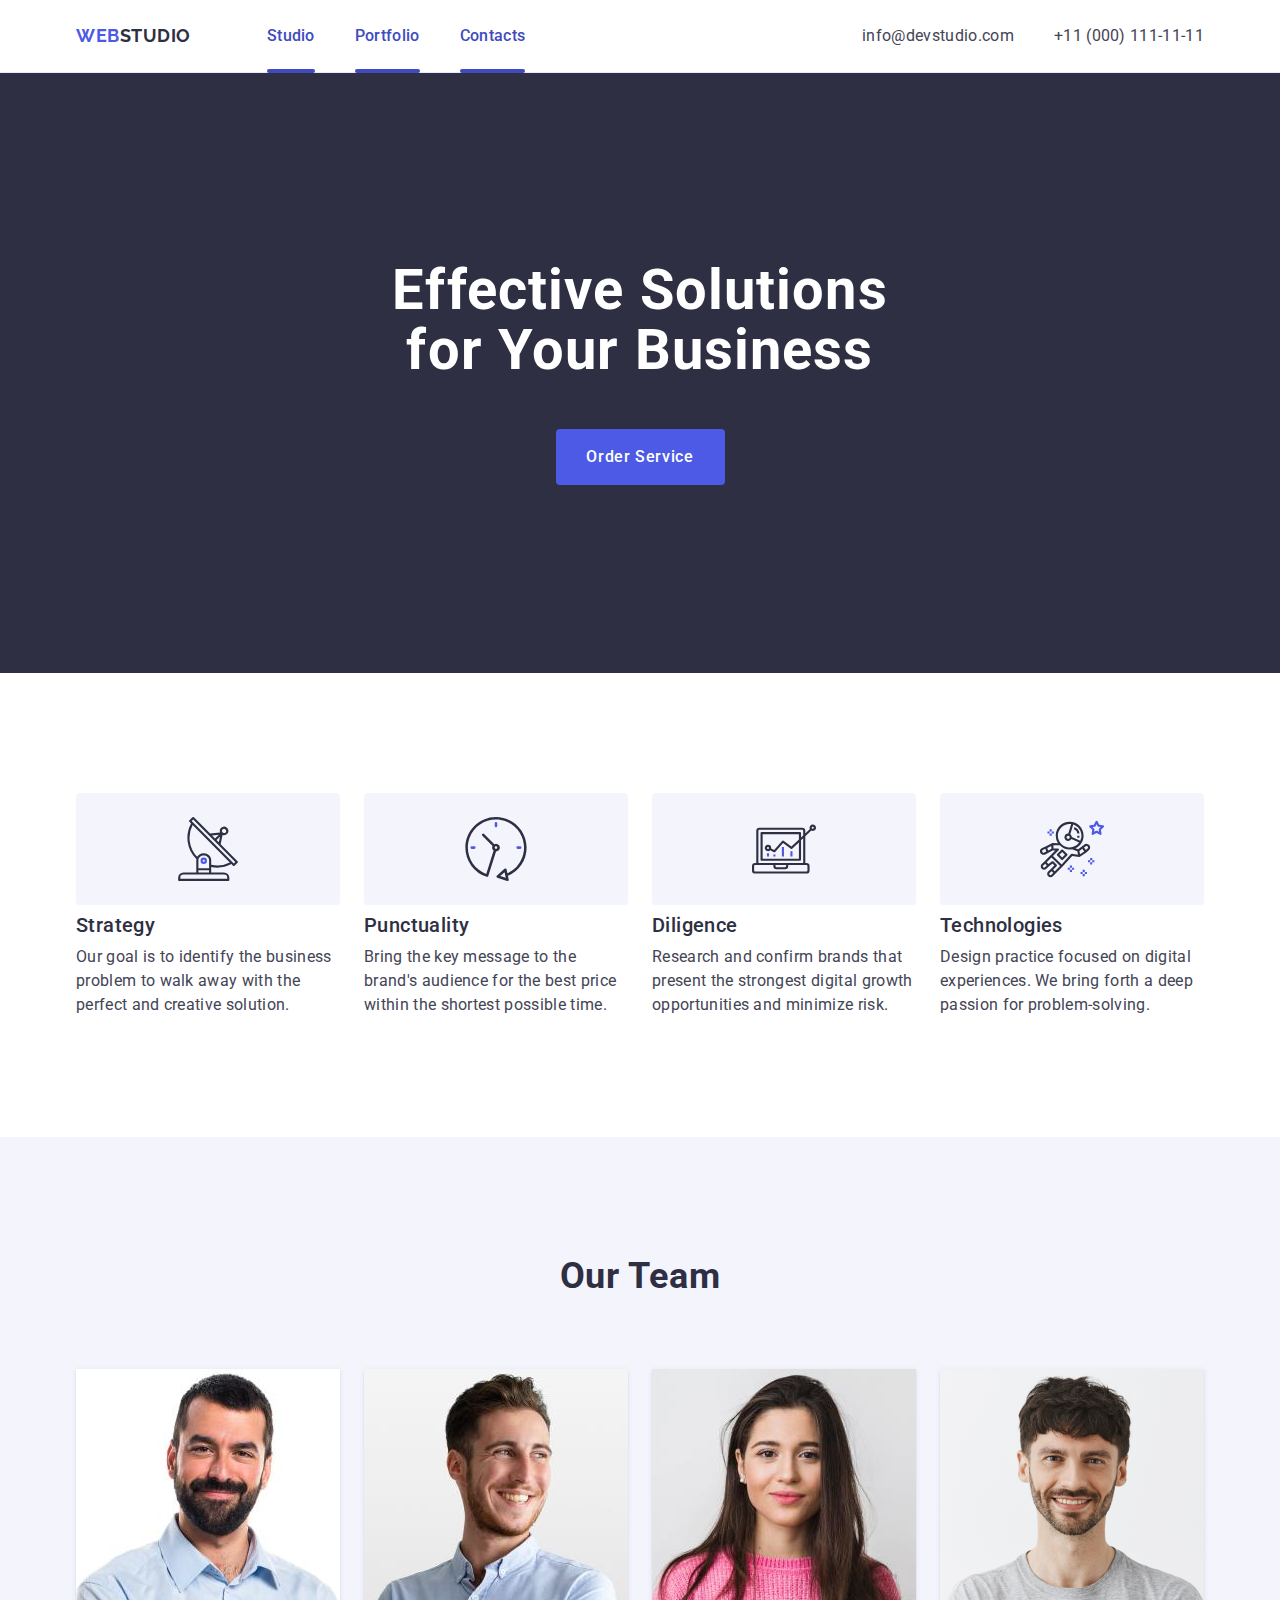
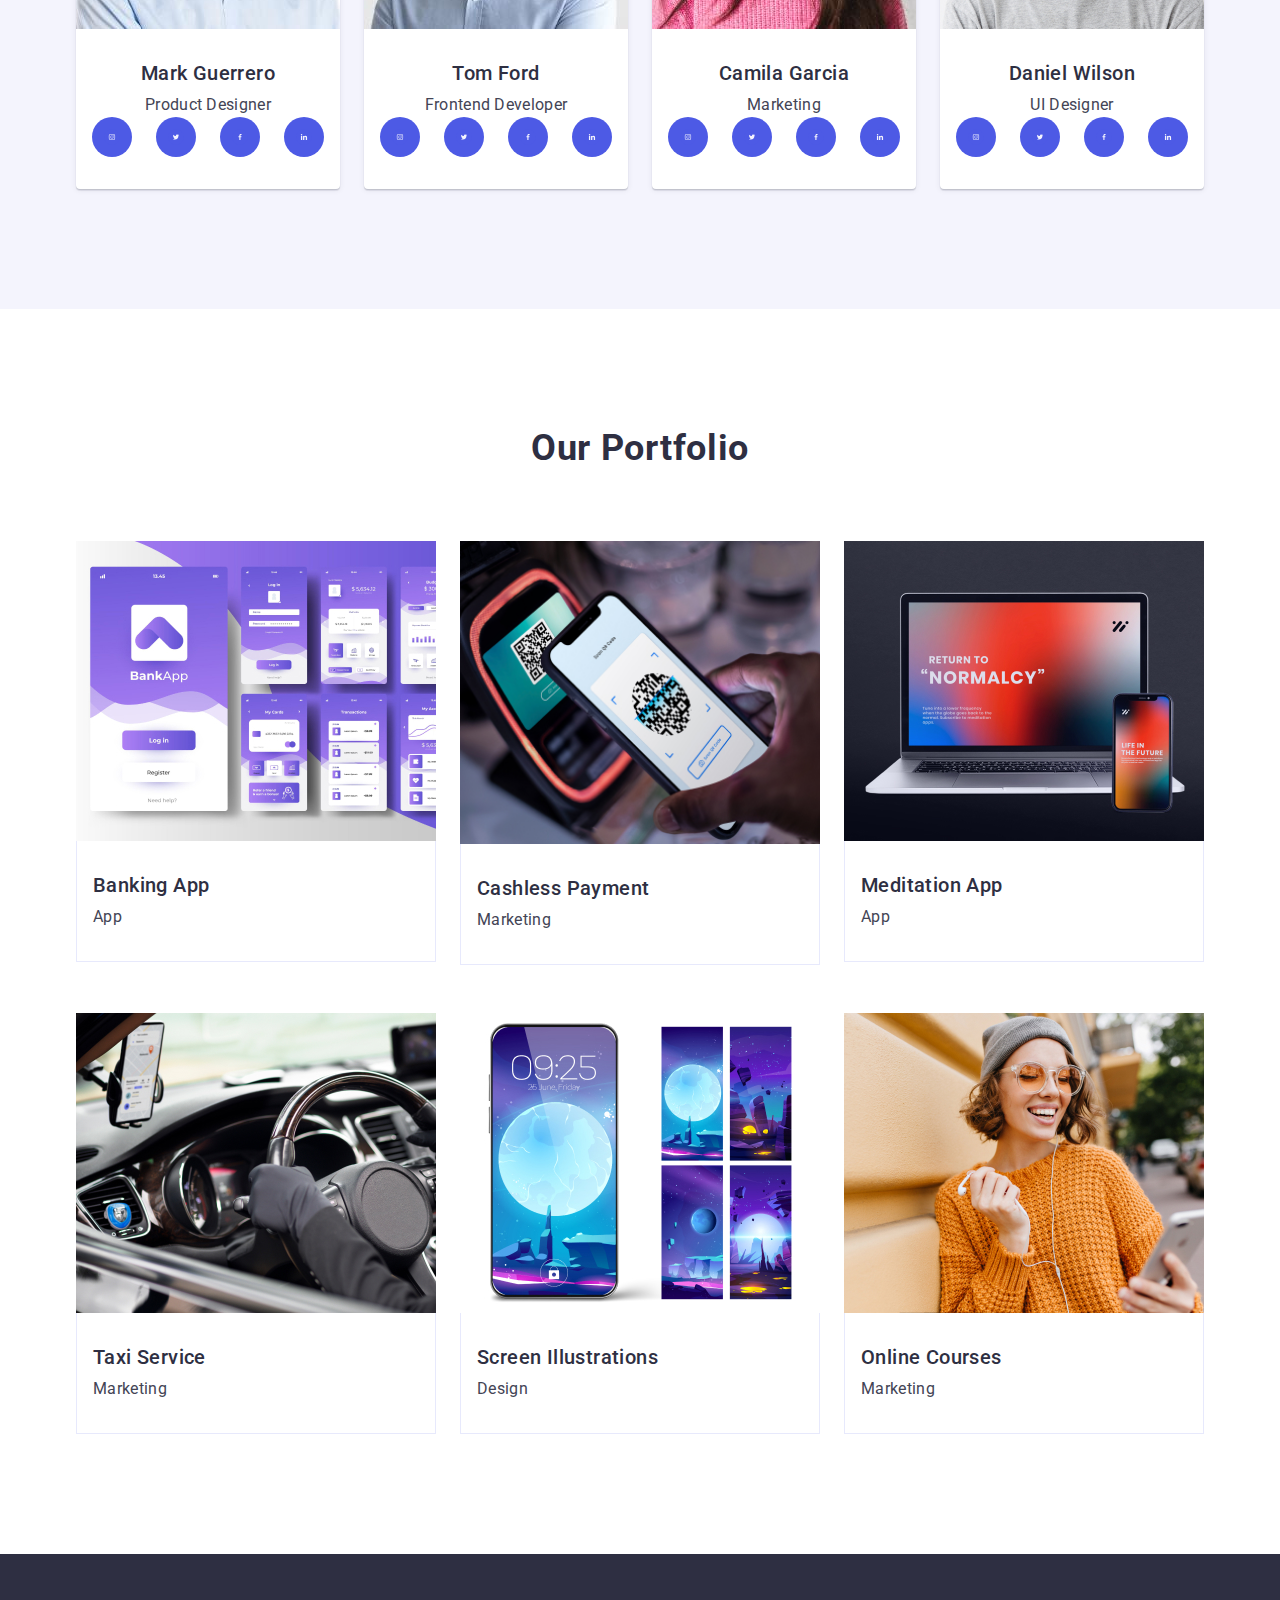
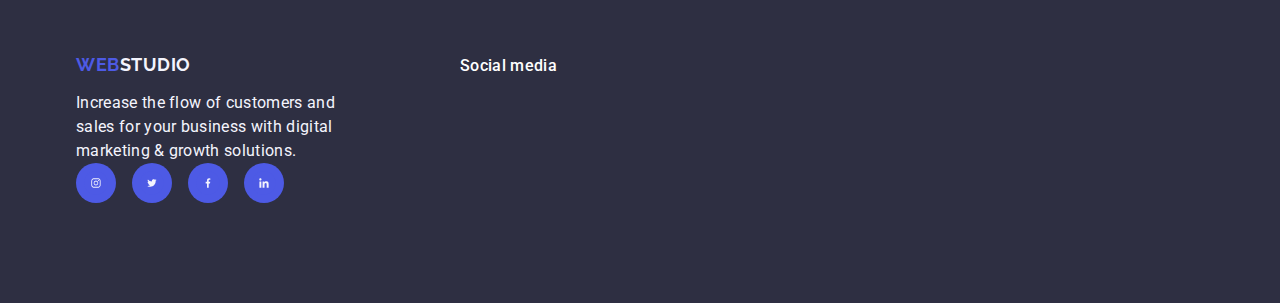
==== commit 0b9e16c4: "Корректировка 1 футер" ====
--- a/index.html
+++ b/index.html
@@ -546,8 +546,6 @@
     Social media
 </p>
 
-
-
             </div>
 
         </div>
--- a/css/styles.css
+++ b/css/styles.css
@@ -377,7 +377,7 @@
 
 .footer-container {
   display: flex;
-  align-items: center;
+  align-items: baseline;
 }
 
 .footer-container-logo {
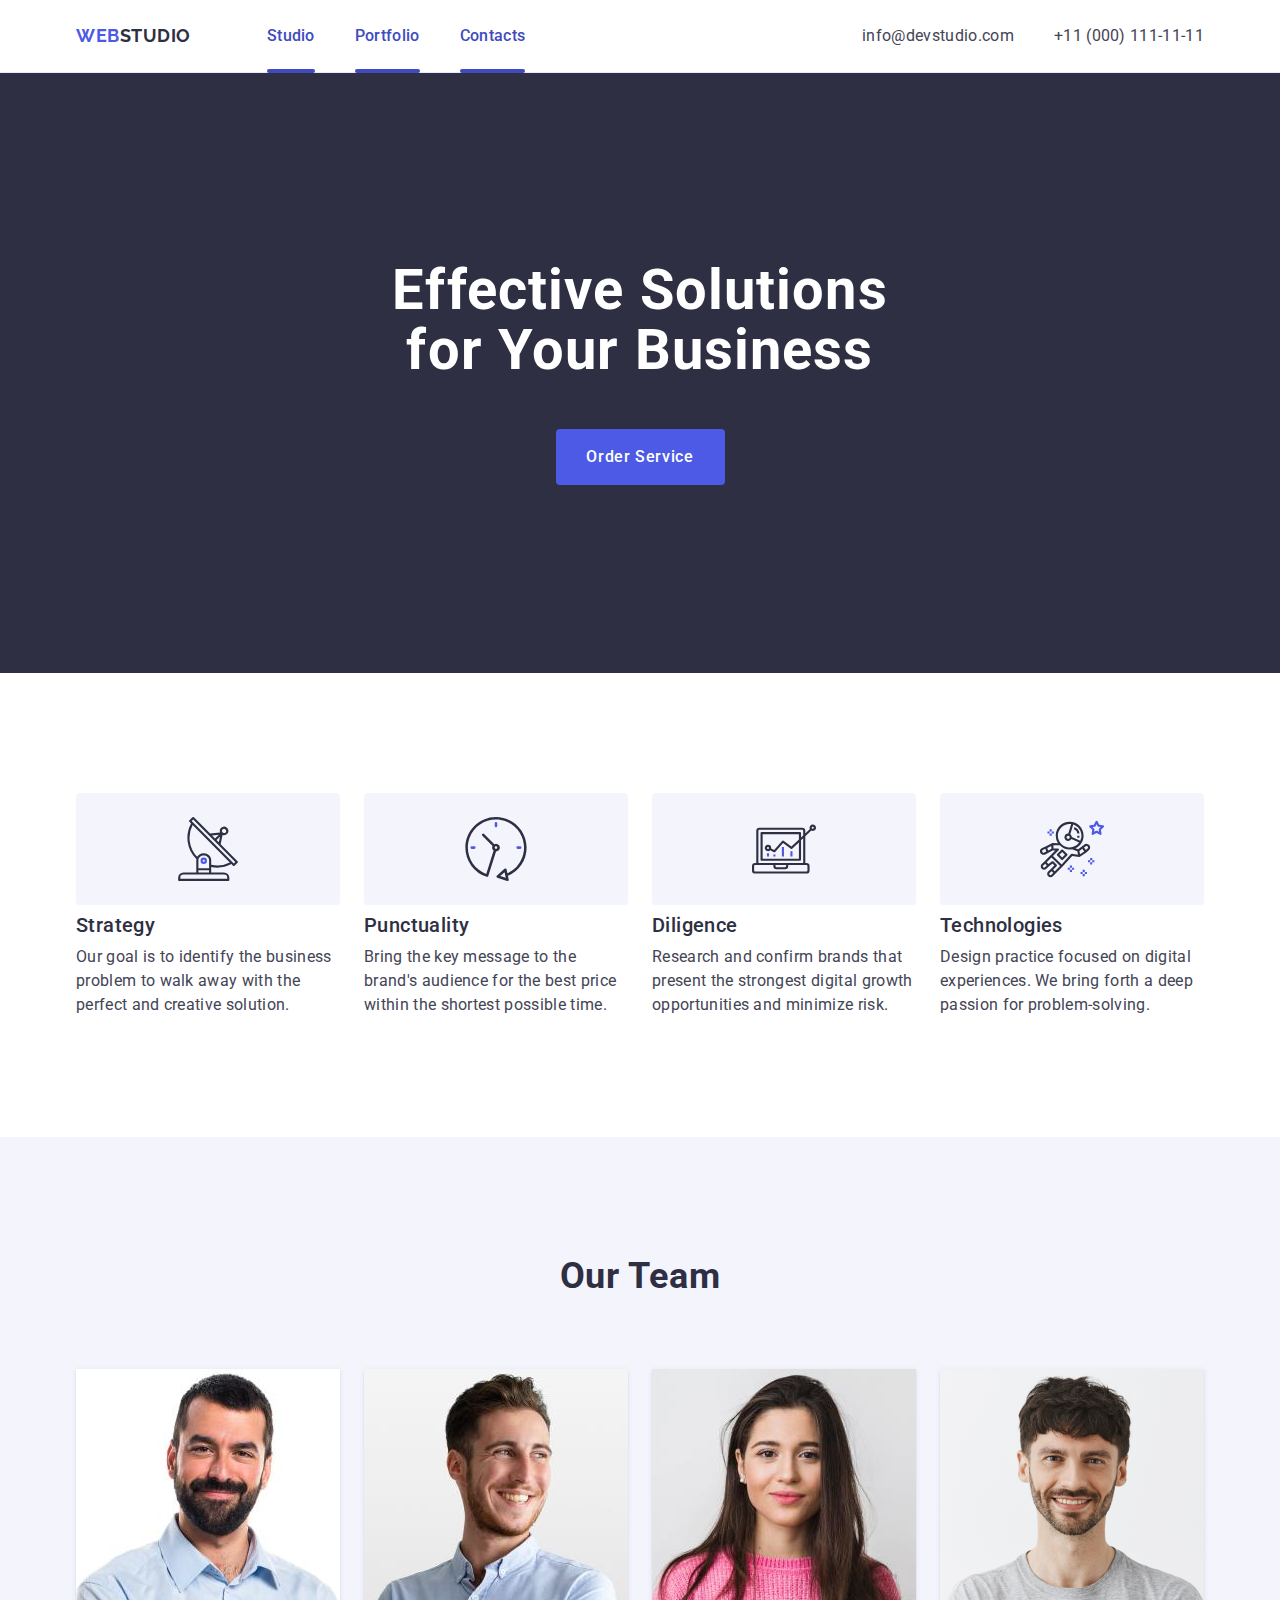
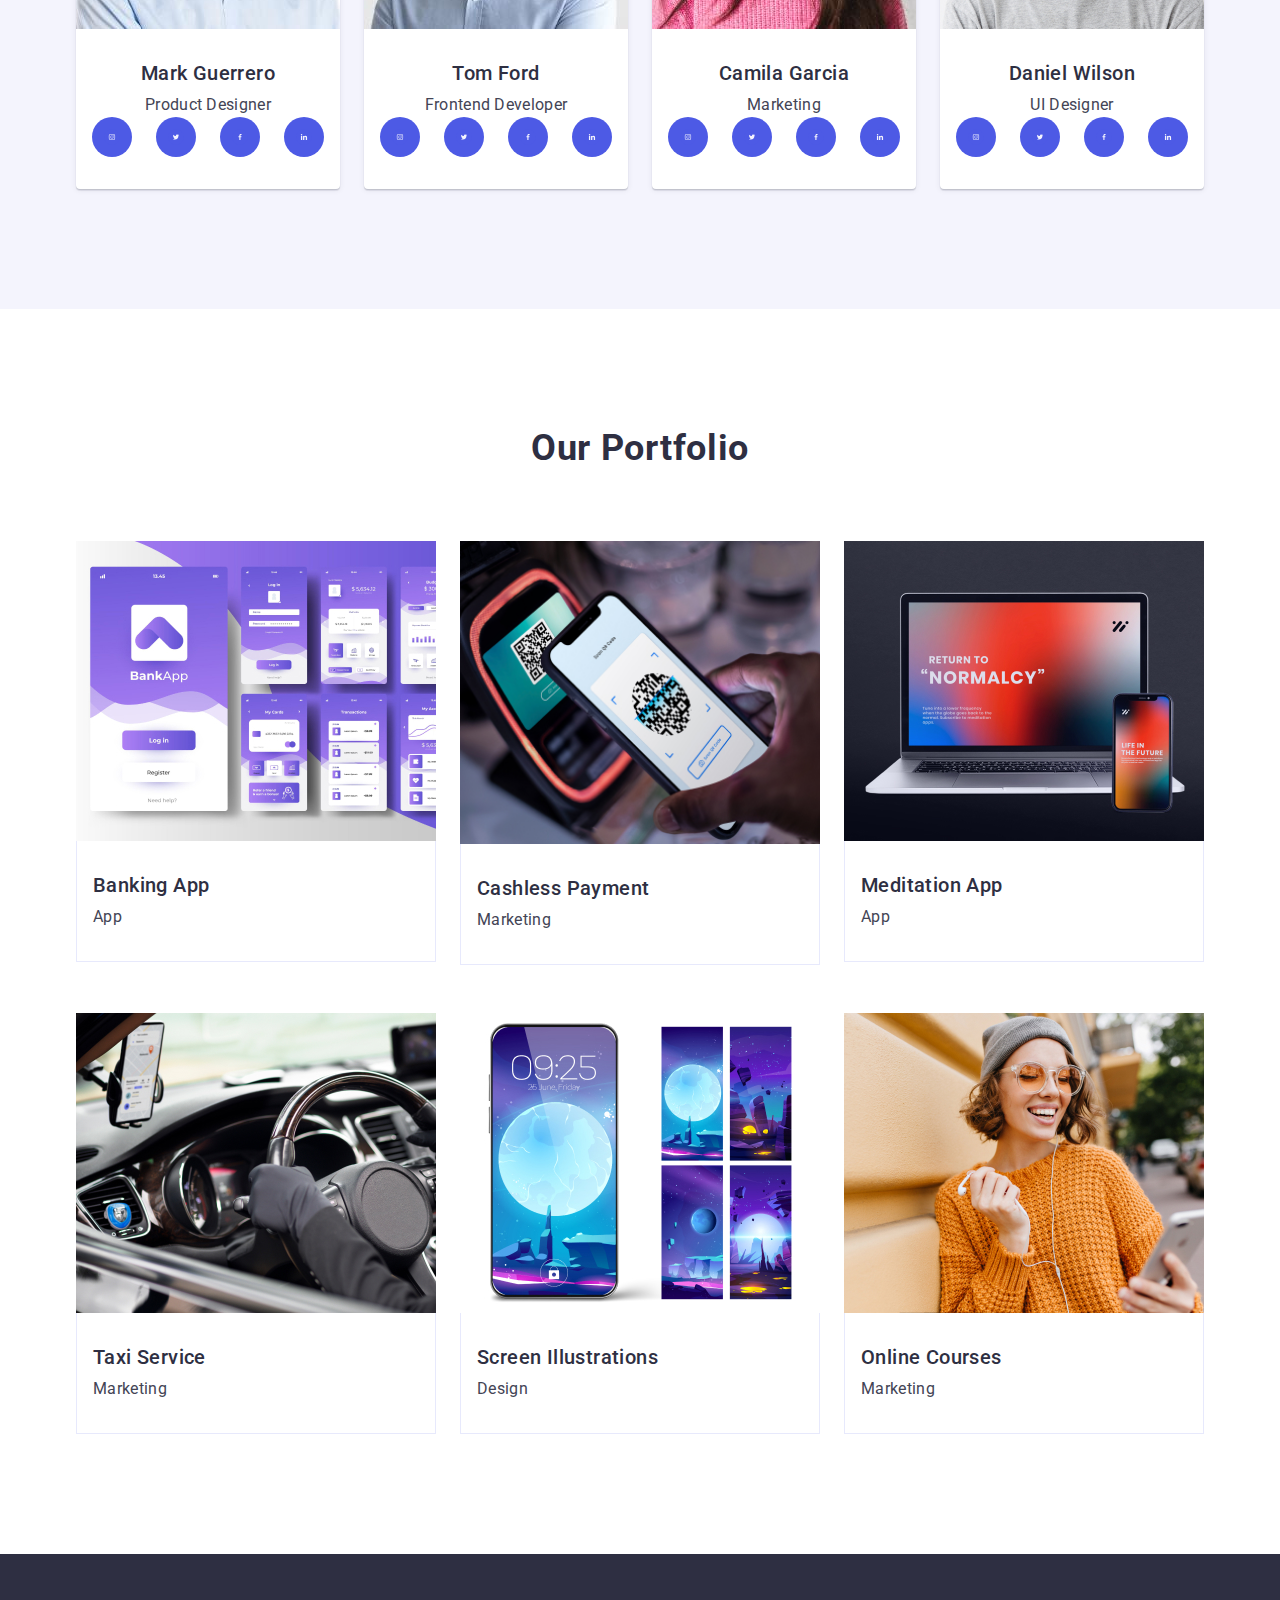
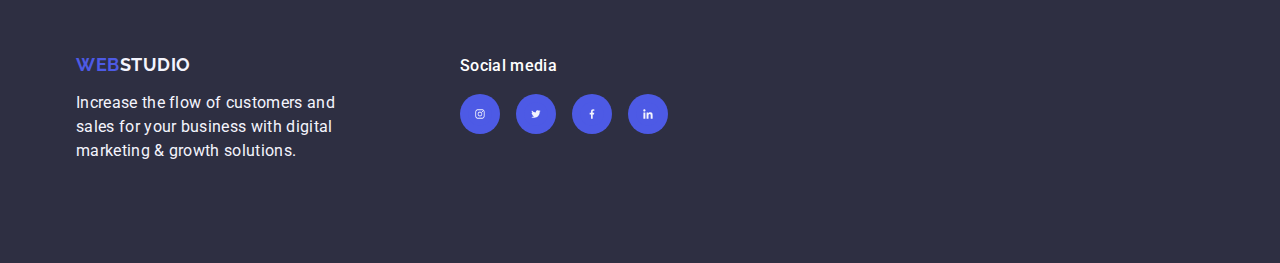
==== commit 4d0c887c: "Корректировка 3 футер" ====
--- a/index.html
+++ b/index.html
@@ -371,9 +371,9 @@
 
                     <li class="section-four-li">
 
-<div class="section-four-li-img">
-
-    <img width="360" src="./images/img2_2.jpg" alt="img2_2">
+                        <div class="section-four-li-img">
+
+                            <img width="360" src="./images/img2_2.jpg" alt="img2_2">
 
                             <p class="section-four-hidden-p">
                                 14 Stylish and User-Friendly App Design Concepts · Task Manager App · Calorie Tracker
@@ -393,9 +393,9 @@
 
                     <li class="section-four-li">
 
-<div class="section-four-li-img">
-
-    <img width="360" src="./images/img_3.jpg" alt="img_3">
+                        <div class="section-four-li-img">
+
+                            <img width="360" src="./images/img_3.jpg" alt="img_3">
 
                             <p class="section-four-hidden-p">
                                 14 Stylish and User-Friendly App Design Concepts · Task Manager App · Calorie Tracker
@@ -404,7 +404,7 @@
 
                         </div>
 
-                        
+
 
                         <div class="section-four-li-info">
 
@@ -417,9 +417,9 @@
 
                     <li class="section-four-li">
 
-<div class="section-four-li-img">
-
-    <img width="360" src="./images/img_4.jpg" alt="img_4">
+                        <div class="section-four-li-img">
+
+                            <img width="360" src="./images/img_4.jpg" alt="img_4">
 
                             <p class="section-four-hidden-p">
                                 14 Stylish and User-Friendly App Design Concepts · Task Manager App · Calorie Tracker
@@ -428,7 +428,7 @@
 
                         </div>
 
-                       
+
 
                         <div class="section-four-li-info">
 
@@ -441,9 +441,9 @@
 
                     <li class="section-four-li">
 
-<div class="section-four-li-img">
-
-    <img width="360" src="./images/img_5.jpg" alt="img_5">
+                        <div class="section-four-li-img">
+
+                            <img width="360" src="./images/img_5.jpg" alt="img_5">
 
                             <p class="section-four-hidden-p">
                                 14 Stylish and User-Friendly App Design Concepts · Task Manager App · Calorie Tracker
@@ -452,7 +452,7 @@
 
                         </div>
 
-                        
+
 
                         <div class="section-four-li-info">
 
@@ -465,9 +465,9 @@
 
                     <li class="section-four-li">
 
-<div class="section-four-li-img">
-
-    <img width="360" src="./images/img_6.jpg" alt="img_6">
+                        <div class="section-four-li-img">
+
+                            <img width="360" src="./images/img_6.jpg" alt="img_6">
 
                             <p class="section-four-hidden-p">
                                 14 Stylish and User-Friendly App Design Concepts · Task Manager App · Calorie Tracker
@@ -476,7 +476,7 @@
 
                         </div>
 
-                       
+
 
                         <div class="section-four-li-info">
 
@@ -498,53 +498,66 @@
 
         <div class="container footer-container">
 
-<div class="footer-container-logo">
-
-    <a href="./index.html" class="logo footer-logo">Web<span class="footer-span">Studio</span></a>
-
-    <p class="footer-p">
-        Increase the flow of customers and sales for your business with digital marketing & growth solutions.
-    </p>
-
-    <ul class="footer-ul-link">
-
-        <li class="footer-li-link"><a class="footer-a" href="#">
-
-                <svg width="24" height="24" class="footer-svg-style">
-                    <use href="./images/icons_1.svg#icon-insta"></use>
-                </svg>
-
-            </a></li>
-        <li class="footer-li-link"><a class="footer-a" href="#">
-
-                <svg width="24" height="24" class="footer-svg-style">
-                    <use href="./images/icons_1.svg#icon-twitch"></use>
-                </svg>
-
-            </a></li>
-        <li class="footer-li-link"><a class="footer-a" href="#">
-
-                <svg width="24" height="24" class="footer-svg-style">
-                    <use href="./images/icons_1.svg#icon-facebooke"></use>
-                </svg>
-
-            </a></li>
-        <li class="footer-li-link"><a class="footer-a" href="#">
-
-                <svg width="24" height="24" class="footer-svg-style">
-                    <use href="./images/icons_1.svg#icon-linkedin"></use>
-                </svg>
-
-            </a></li>
-    </ul>
-
-</div>
+            <div class="footer-container-logo">
+
+                <a href="./index.html" class="logo footer-logo">Web<span class="footer-span">Studio</span></a>
+
+                <p class="footer-p">
+                    Increase the flow of customers and sales for your business with digital marketing & growth
+                    solutions.
+                </p>
+
+            </div>
 
             <div class="footer-container-link">
 
-<p class="footer-link-p">
-    Social media
-</p>
+                <p class="footer-link-p">
+                    Social media
+                </p>
+
+                <ul class="footer-ul-link">
+
+                    <li class="footer-li-link"><a class="footer-a" href="#">
+
+                            <svg width="24" height="24" class="footer-svg-style">
+                                <use href="./images/icons_1.svg#icon-insta"></use>
+                            </svg>
+
+                        </a>
+
+                    </li>
+                    
+                    <li class="footer-li-link"><a class="footer-a" href="#">
+
+                            <svg width="24" height="24" class="footer-svg-style">
+                                <use href="./images/icons_1.svg#icon-twitch"></use>
+                            </svg>
+
+                        </a>
+
+                    </li>
+
+                    <li class="footer-li-link"><a class="footer-a" href="#">
+
+                            <svg width="24" height="24" class="footer-svg-style">
+                                <use href="./images/icons_1.svg#icon-facebooke"></use>
+                            </svg>
+
+                        </a>
+
+                    </li>
+
+                    <li class="footer-li-link"><a class="footer-a" href="#">
+
+                            <svg width="24" height="24" class="footer-svg-style">
+                                <use href="./images/icons_1.svg#icon-linkedin"></use>
+                            </svg>
+
+                        </a>
+
+                        </li>
+
+                </ul>
 
             </div>
 
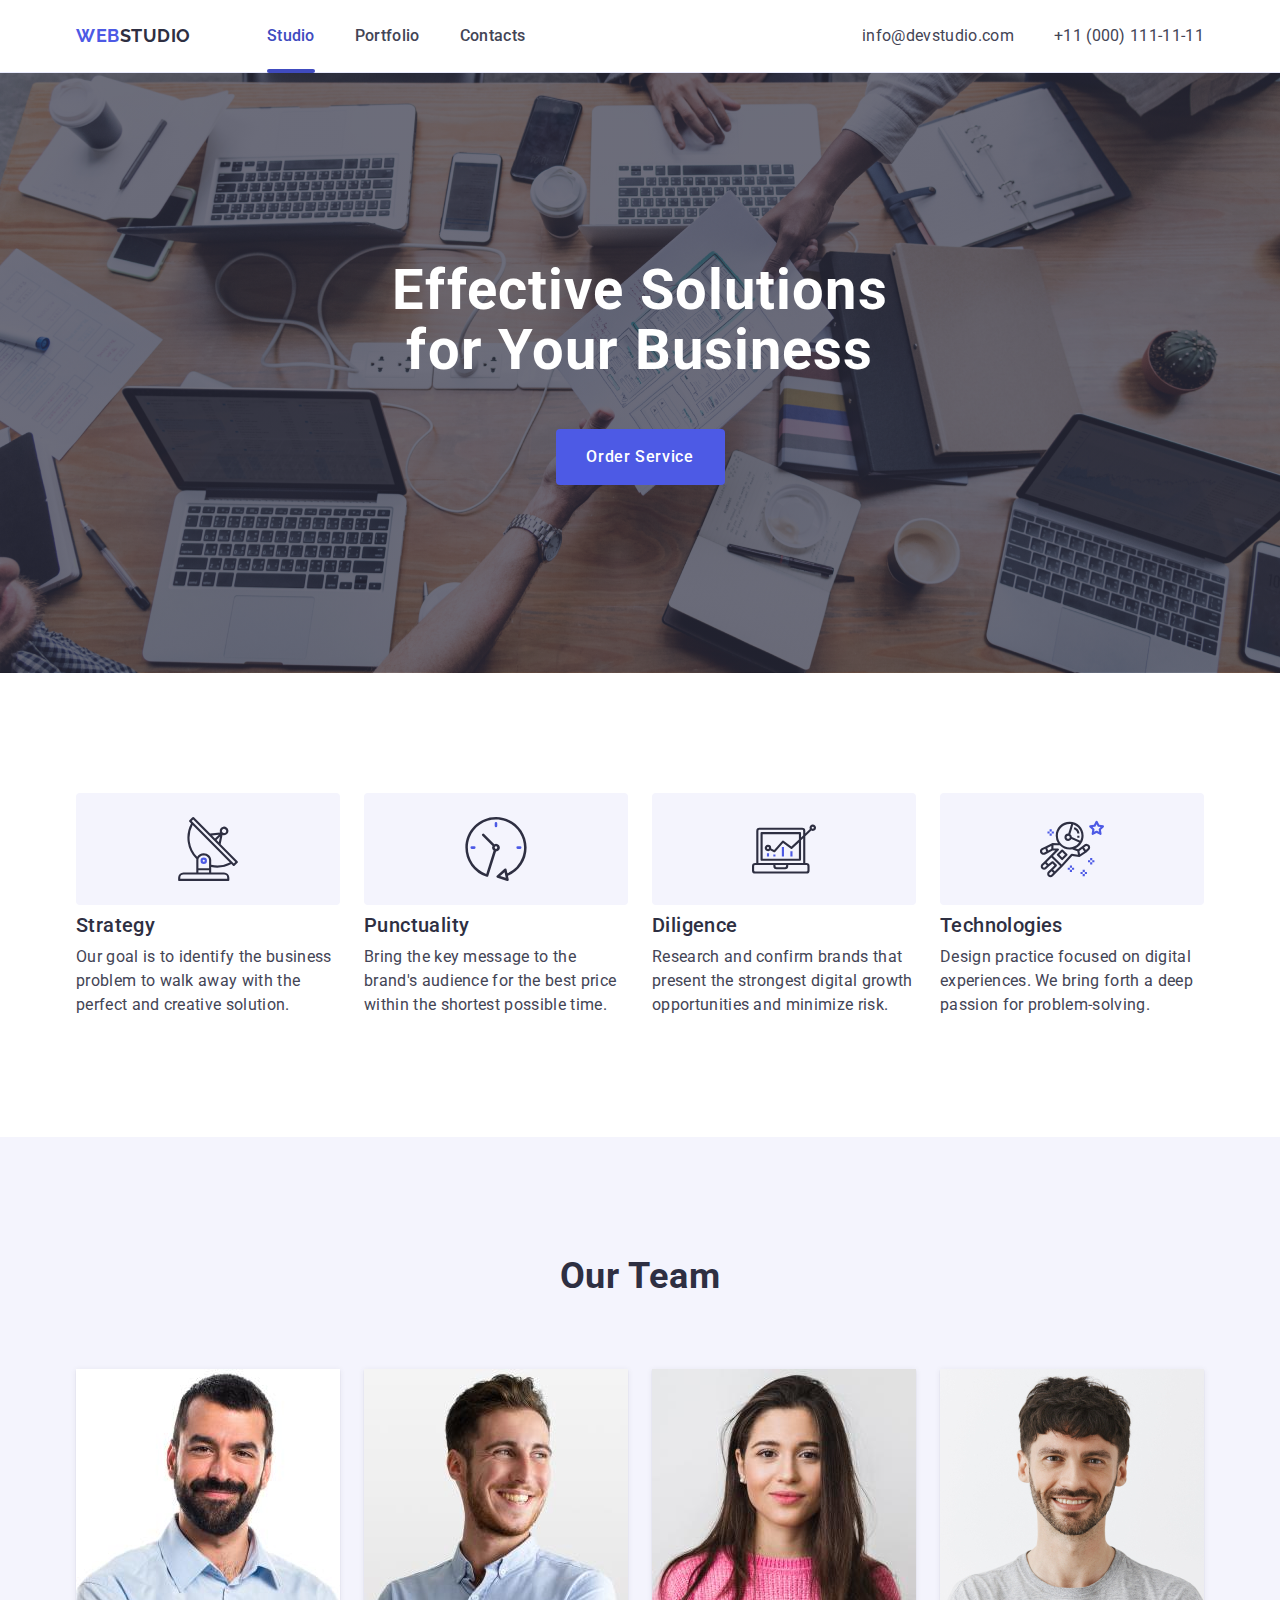
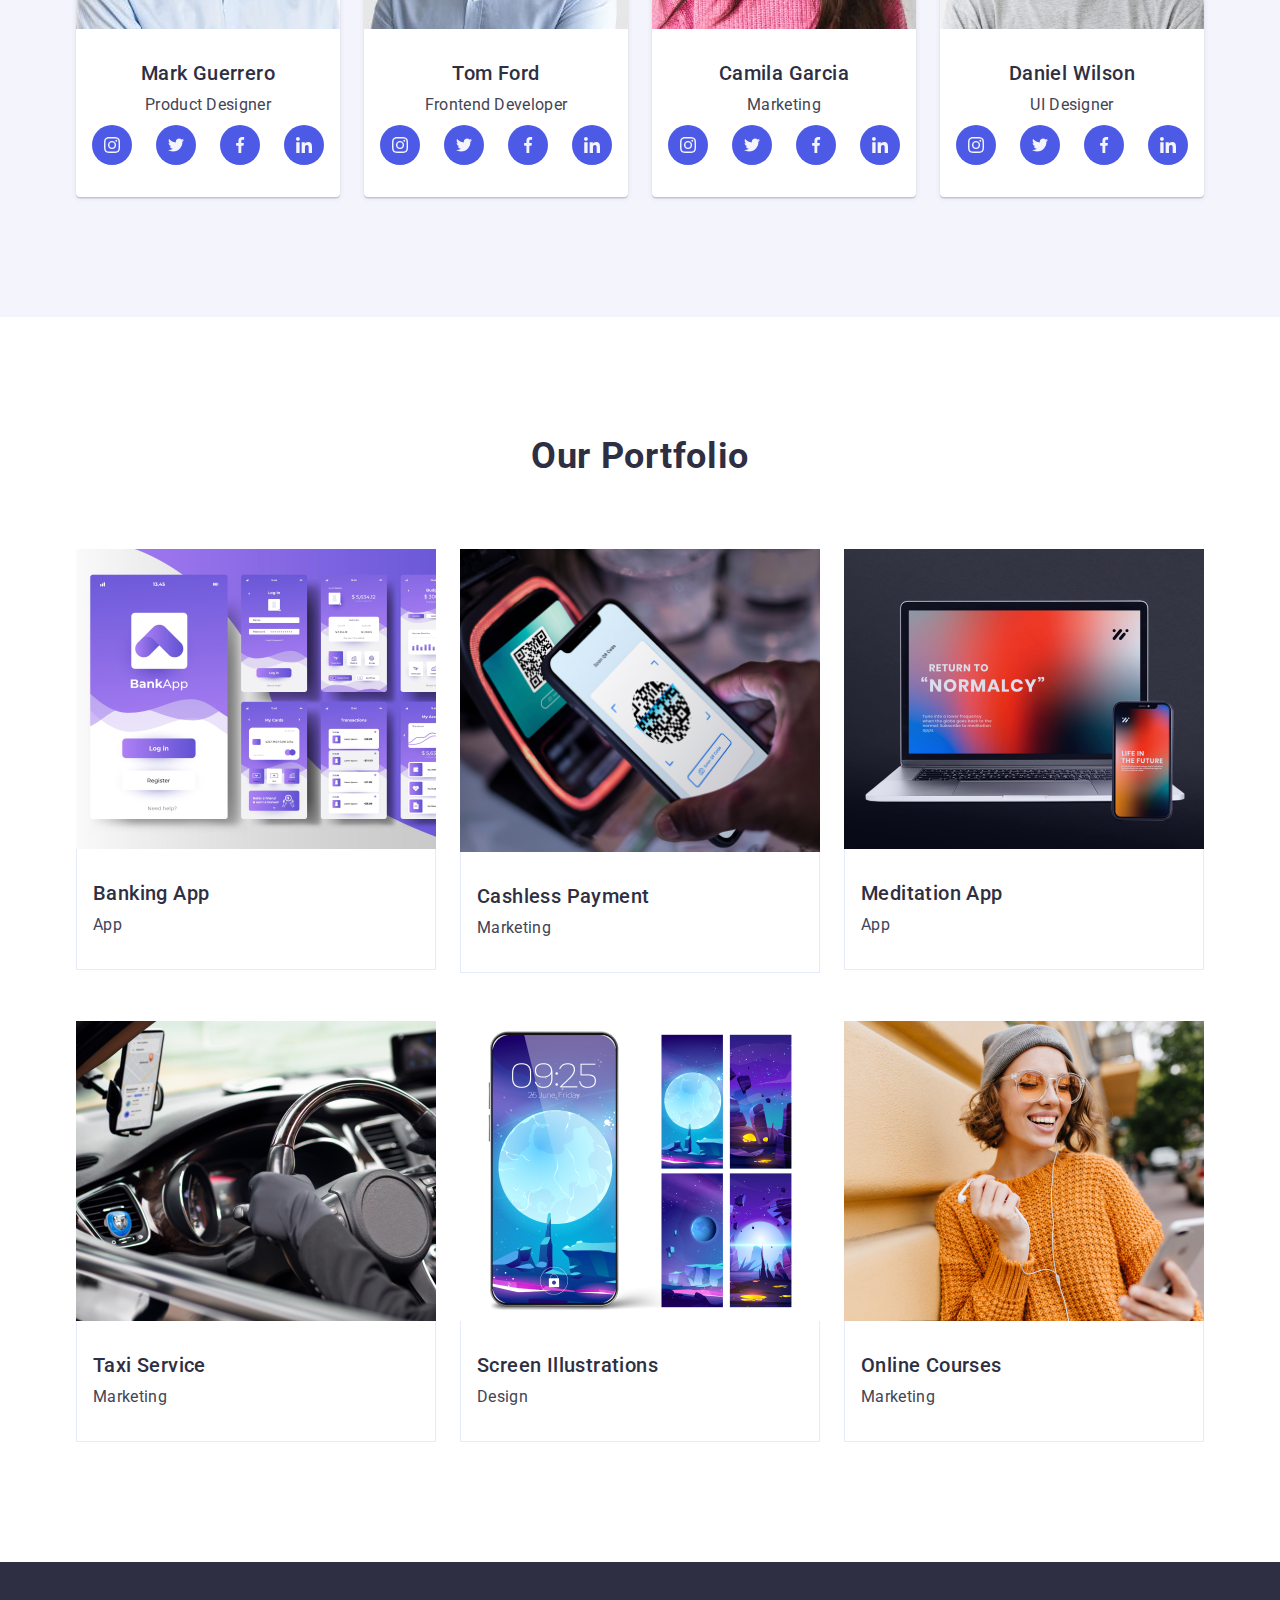
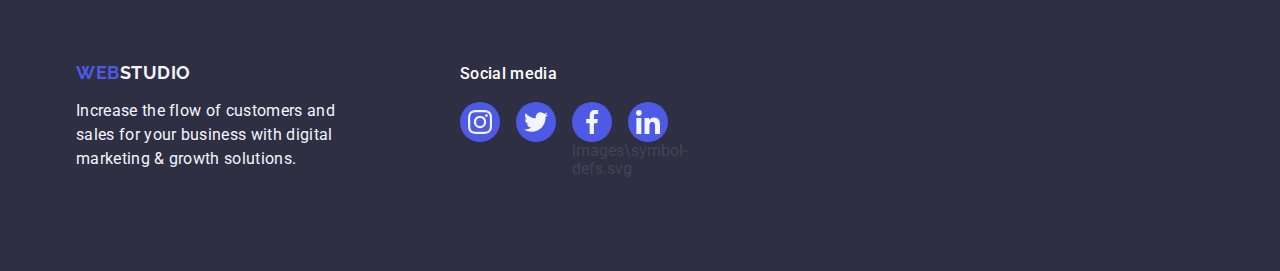
==== commit fb12ff4d: "Исправлен спрайт" ====
--- a/index.html
+++ b/index.html
@@ -34,7 +34,7 @@
                 </a>
 
                 <ul class="logo-menu">
-                    <li><a class="header-menu" href="./index.html">Studio</a></li>
+                    <li><a class="header-menu curent" href="./index.html">Studio</a></li>
                     <li><a class="header-menu" href="">Portfolio</a></li>
                     <li><a class="header-menu" href="">Contacts</a></li>
                 </ul>
@@ -83,7 +83,7 @@
                         <div class="section-two-svg">
 
                             <svg width="64" height="64" class="s-two-svg-style">
-                                <use href="./images/icons_1.svg#icon-antenna1"></use>
+                                <use href="./images/symbol-defs_(1).svg#icon-antenna1"></use>
                             </svg>
 
                         </div>
@@ -100,7 +100,7 @@
                         <div class="section-two-svg">
 
                             <svg width="64" height="64" class="s-two-svg-style">
-                                <use href="./images/icons_1.svg#icon-clock1"></use>
+                                <use href="./images/symbol-defs_(1).svg#icon-clock1"></use>
                             </svg>
 
                         </div>
@@ -118,7 +118,7 @@
                         <div class="section-two-svg">
 
                             <svg width="64" height="64" class="s-two-svg-style">
-                                <use href="./images/icons_1.svg#icon-diagram1"></use>
+                                <use href="./images/symbol-defs_(1).svg#icon-diagram1"></use>
                             </svg>
 
                         </div>
@@ -136,7 +136,7 @@
                         <div class="section-two-svg">
 
                             <svg width="64" height="64" class="s-two-svg-style">
-                                <use href="./images/icons_1.svg#icon-astronaut1"></use>
+                                <use href="./images/symbol-defs_(1).svg#icon-astronaut1"></use>
                             </svg>
 
                         </div>
@@ -174,28 +174,28 @@
                                 <li class="section-three-li-link"><a class="section-three-a" href="#">
 
                                         <svg width="16" height="16" class="s-three-svg-style">
-                                            <use href="./images/icons_1.svg#icon-insta"></use>
-                                        </svg>
-
-                                    </a></li>
-                                <li class="section-three-li-link"><a class="section-three-a" href="#">
-
-                                        <svg width="16" height="16" class="s-three-svg-style">
-                                            <use href="./images/icons_1.svg#icon-twitch"></use>
-                                        </svg>
-
-                                    </a></li>
-                                <li class="section-three-li-link"><a class="section-three-a" href="#">
-
-                                        <svg width="16" height="16" class="s-three-svg-style">
-                                            <use href="./images/icons_1.svg#icon-facebooke"></use>
-                                        </svg>
-
-                                    </a></li>
-                                <li class="section-three-li-link"><a class="section-three-a" href="#">
-
-                                        <svg width="16" height="16" class="s-three-svg-style">
-                                            <use href="./images/icons_1.svg#icon-linkedin"></use>
+                                            <use href="./images/symbol-defs_(1).svg#icon-instagram_2"></use>
+                                        </svg>
+
+                                    </a></li>
+                                <li class="section-three-li-link"><a class="section-three-a" href="#">
+
+                                        <svg width="16" height="16" class="s-three-svg-style">
+                                            <use href="./images/symbol-defs_(1).svg#icon-twitter_2"></use>
+                                        </svg>
+
+                                    </a></li>
+                                <li class="section-three-li-link"><a class="section-three-a" href="#">
+
+                                        <svg width="16" height="16" class="s-three-svg-style">
+                                            <use href="./images/symbol-defs_(1).svg#icon-facebook_2"></use>
+                                        </svg>
+
+                                    </a></li>
+                                <li class="section-three-li-link"><a class="section-three-a" href="#">
+
+                                        <svg width="16" height="16" class="s-three-svg-style">
+                                            <use href="./images/symbol-defs_(1).svg#icon-linkedin_2"></use>
                                         </svg>
 
                                     </a></li>
@@ -217,28 +217,28 @@
                                 <li class="section-three-li-link"><a class="section-three-a" href="#">
 
                                         <svg width="16" height="16" class="s-three-svg-style">
-                                            <use href="./images/icons_1.svg#icon-insta"></use>
-                                        </svg>
-
-                                    </a></li>
-                                <li class="section-three-li-link"><a class="section-three-a" href="#">
-
-                                        <svg width="16" height="16" class="s-three-svg-style">
-                                            <use href="./images/icons_1.svg#icon-twitch"></use>
-                                        </svg>
-
-                                    </a></li>
-                                <li class="section-three-li-link"><a class="section-three-a" href="#">
-
-                                        <svg width="16" height="16" class="s-three-svg-style">
-                                            <use href="./images/icons_1.svg#icon-facebooke"></use>
-                                        </svg>
-
-                                    </a></li>
-                                <li class="section-three-li-link"><a class="section-three-a" href="#">
-
-                                        <svg width="16" height="16" class="s-three-svg-style">
-                                            <use href="./images/icons_1.svg#icon-linkedin"></use>
+                                            <use href="./images/symbol-defs_(1).svg#icon-instagram_2"></use>
+                                        </svg>
+
+                                    </a></li>
+                                <li class="section-three-li-link"><a class="section-three-a" href="#">
+
+                                        <svg width="16" height="16" class="s-three-svg-style">
+                                            <use href="./images/symbol-defs_(1).svg#icon-twitter_2"></use>
+                                        </svg>
+
+                                    </a></li>
+                                <li class="section-three-li-link"><a class="section-three-a" href="#">
+
+                                        <svg width="16" height="16" class="s-three-svg-style">
+                                            <use href="./images/symbol-defs_(1).svg#icon-facebook_2"></use>
+                                        </svg>
+
+                                    </a></li>
+                                <li class="section-three-li-link"><a class="section-three-a" href="#">
+
+                                        <svg width="16" height="16" class="s-three-svg-style">
+                                            <use href="./images/symbol-defs_(1).svg#icon-linkedin_2"></use>
                                         </svg>
 
                                     </a></li>
@@ -260,28 +260,28 @@
                                 <li class="section-three-li-link"><a class="section-three-a" href="#">
 
                                         <svg width="16" height="16" class="s-three-svg-style">
-                                            <use href="./images/icons_1.svg#icon-insta"></use>
-                                        </svg>
-
-                                    </a></li>
-                                <li class="section-three-li-link"><a class="section-three-a" href="#">
-
-                                        <svg width="16" height="16" class="s-three-svg-style">
-                                            <use href="./images/icons_1.svg#icon-twitch"></use>
-                                        </svg>
-
-                                    </a></li>
-                                <li class="section-three-li-link"><a class="section-three-a" href="#">
-
-                                        <svg width="16" height="16" class="s-three-svg-style">
-                                            <use href="./images/icons_1.svg#icon-facebooke"></use>
-                                        </svg>
-
-                                    </a></li>
-                                <li class="section-three-li-link"><a class="section-three-a" href="#">
-
-                                        <svg width="16" height="16" class="s-three-svg-style">
-                                            <use href="./images/icons_1.svg#icon-linkedin"></use>
+                                            <use href="./images/symbol-defs_(1).svg#icon-instagram_2"></use>
+                                        </svg>
+
+                                    </a></li>
+                                <li class="section-three-li-link"><a class="section-three-a" href="#">
+
+                                        <svg width="16" height="16" class="s-three-svg-style">
+                                            <use href="./images/symbol-defs_(1).svg#icon-twitter_2"></use>
+                                        </svg>
+
+                                    </a></li>
+                                <li class="section-three-li-link"><a class="section-three-a" href="#">
+
+                                        <svg width="16" height="16" class="s-three-svg-style">
+                                            <use href="./images/symbol-defs_(1).svg#icon-facebook_2"></use>
+                                        </svg>
+
+                                    </a></li>
+                                <li class="section-three-li-link"><a class="section-three-a" href="#">
+
+                                        <svg width="16" height="16" class="s-three-svg-style">
+                                            <use href="./images/symbol-defs_(1).svg#icon-linkedin_2"></use>
                                         </svg>
 
                                     </a></li>
@@ -303,28 +303,28 @@
                                 <li class="section-three-li-link"><a class="section-three-a" href="#">
 
                                         <svg width="16" height="16" class="s-three-svg-style">
-                                            <use href="./images/icons_1.svg#icon-insta"></use>
-                                        </svg>
-
-                                    </a></li>
-                                <li class="section-three-li-link"><a class="section-three-a" href="#">
-
-                                        <svg width="16" height="16" class="s-three-svg-style">
-                                            <use href="./images/icons_1.svg#icon-twitch"></use>
-                                        </svg>
-
-                                    </a></li>
-                                <li class="section-three-li-link"><a class="section-three-a" href="#">
-
-                                        <svg width="16" height="16" class="s-three-svg-style">
-                                            <use href="./images/icons_1.svg#icon-facebooke"></use>
-                                        </svg>
-
-                                    </a></li>
-                                <li class="section-three-li-link"><a class="section-three-a" href="#">
-
-                                        <svg width="16" height="16" class="s-three-svg-style">
-                                            <use href="./images/icons_1.svg#icon-linkedin"></use>
+                                            <use href="./images/symbol-defs_(1).svg#icon-instagram_2"></use>
+                                        </svg>
+
+                                    </a></li>
+                                <li class="section-three-li-link"><a class="section-three-a" href="#">
+
+                                        <svg width="16" height="16" class="s-three-svg-style">
+                                            <use href="./images/symbol-defs_(1).svg#icon-twitter_2"></use>
+                                        </svg>
+
+                                    </a></li>
+                                <li class="section-three-li-link"><a class="section-three-a" href="#">
+
+                                        <svg width="16" height="16" class="s-three-svg-style">
+                                            <use href="./images/symbol-defs_(1).svg#icon-facebook_2"></use>
+                                        </svg>
+
+                                    </a></li>
+                                <li class="section-three-li-link"><a class="section-three-a" href="#">
+
+                                        <svg width="16" height="16" class="s-three-svg-style">
+                                            <use href="./images/symbol-defs_(1).svg#icon-linkedin_2"></use>
                                         </svg>
 
                                     </a></li>
@@ -520,17 +520,17 @@
                     <li class="footer-li-link"><a class="footer-a" href="#">
 
                             <svg width="24" height="24" class="footer-svg-style">
-                                <use href="./images/icons_1.svg#icon-insta"></use>
+                                <use href="./images/symbol-defs_(1).svg#icon-instagram_2"></use>
                             </svg>
 
                         </a>
 
                     </li>
-                    
+
                     <li class="footer-li-link"><a class="footer-a" href="#">
 
                             <svg width="24" height="24" class="footer-svg-style">
-                                <use href="./images/icons_1.svg#icon-twitch"></use>
+                                <use href="./images/symbol-defs_(1).svg#icon-twitter_2"></use>
                             </svg>
 
                         </a>
@@ -540,23 +540,23 @@
                     <li class="footer-li-link"><a class="footer-a" href="#">
 
                             <svg width="24" height="24" class="footer-svg-style">
-                                <use href="./images/icons_1.svg#icon-facebooke"></use>
+                                <use href="./images/symbol-defs_(1).svg#icon-facebook_2"></use>
+                            </svg>
+
+                        </a>images\symbol-defs.svg
+
+                    </li>
+
+                    <li class="footer-li-link"><a class="footer-a" href="#">
+
+                            <svg width="24" height="24" class="footer-svg-style">
+                                <use href="./images/symbol-defs_(1).svg#icon-linkedin_2"></use>
                             </svg>
 
                         </a>
 
                     </li>
 
-                    <li class="footer-li-link"><a class="footer-a" href="#">
-
-                            <svg width="24" height="24" class="footer-svg-style">
-                                <use href="./images/icons_1.svg#icon-linkedin"></use>
-                            </svg>
-
-                        </a>
-
-                        </li>
-
                 </ul>
 
             </div>
--- a/css/styles.css
+++ b/css/styles.css
@@ -72,14 +72,13 @@
 
 .header-menu {
   display: block;
-  position: relative;
   font-family: Roboto;
   font-size: 16px;
   font-weight: 500;
   line-height: 24px;
   letter-spacing: 0.02em;
   text-align: left;
-  color: #404bbf;
+  color: #434455;
   padding: 24px 0 24px 0;
   transition: color 250ms cubic-bezier(0.4, 0, 0.2, 1);
 }
@@ -115,7 +114,12 @@
   color: #404bbf;
 }
 
-.header-menu::after {
+.curent {
+  position: relative;
+  color: #404bbf;
+}
+
+.curent::after {
   content: "";
   color: #404bbf;
   width: 100%;
@@ -133,7 +137,7 @@
       rgba(46, 47, 66, 0.7),
       rgba(46, 47, 66, 0.7)
     ),
-    url(../images/img-name.jpeg);
+    url(../images/people-office_1.jpg);
   background-color: #2e2f42;
   padding: 188px 0 188px 0;
   max-width: 1440px;
@@ -247,6 +251,7 @@
   line-height: 24px;
   letter-spacing: 0.02em;
   text-align: center;
+  margin-bottom: 8px;
 }
 
 .section-three {
@@ -438,6 +443,7 @@
   height: 100%;
   background-color: #4d5ae5;
   border-radius: 50%;
+  transition: background-color 250ms cubic-bezier(0.4, 0, 0.2, 1);
 }
 
 .footer-a:hover,
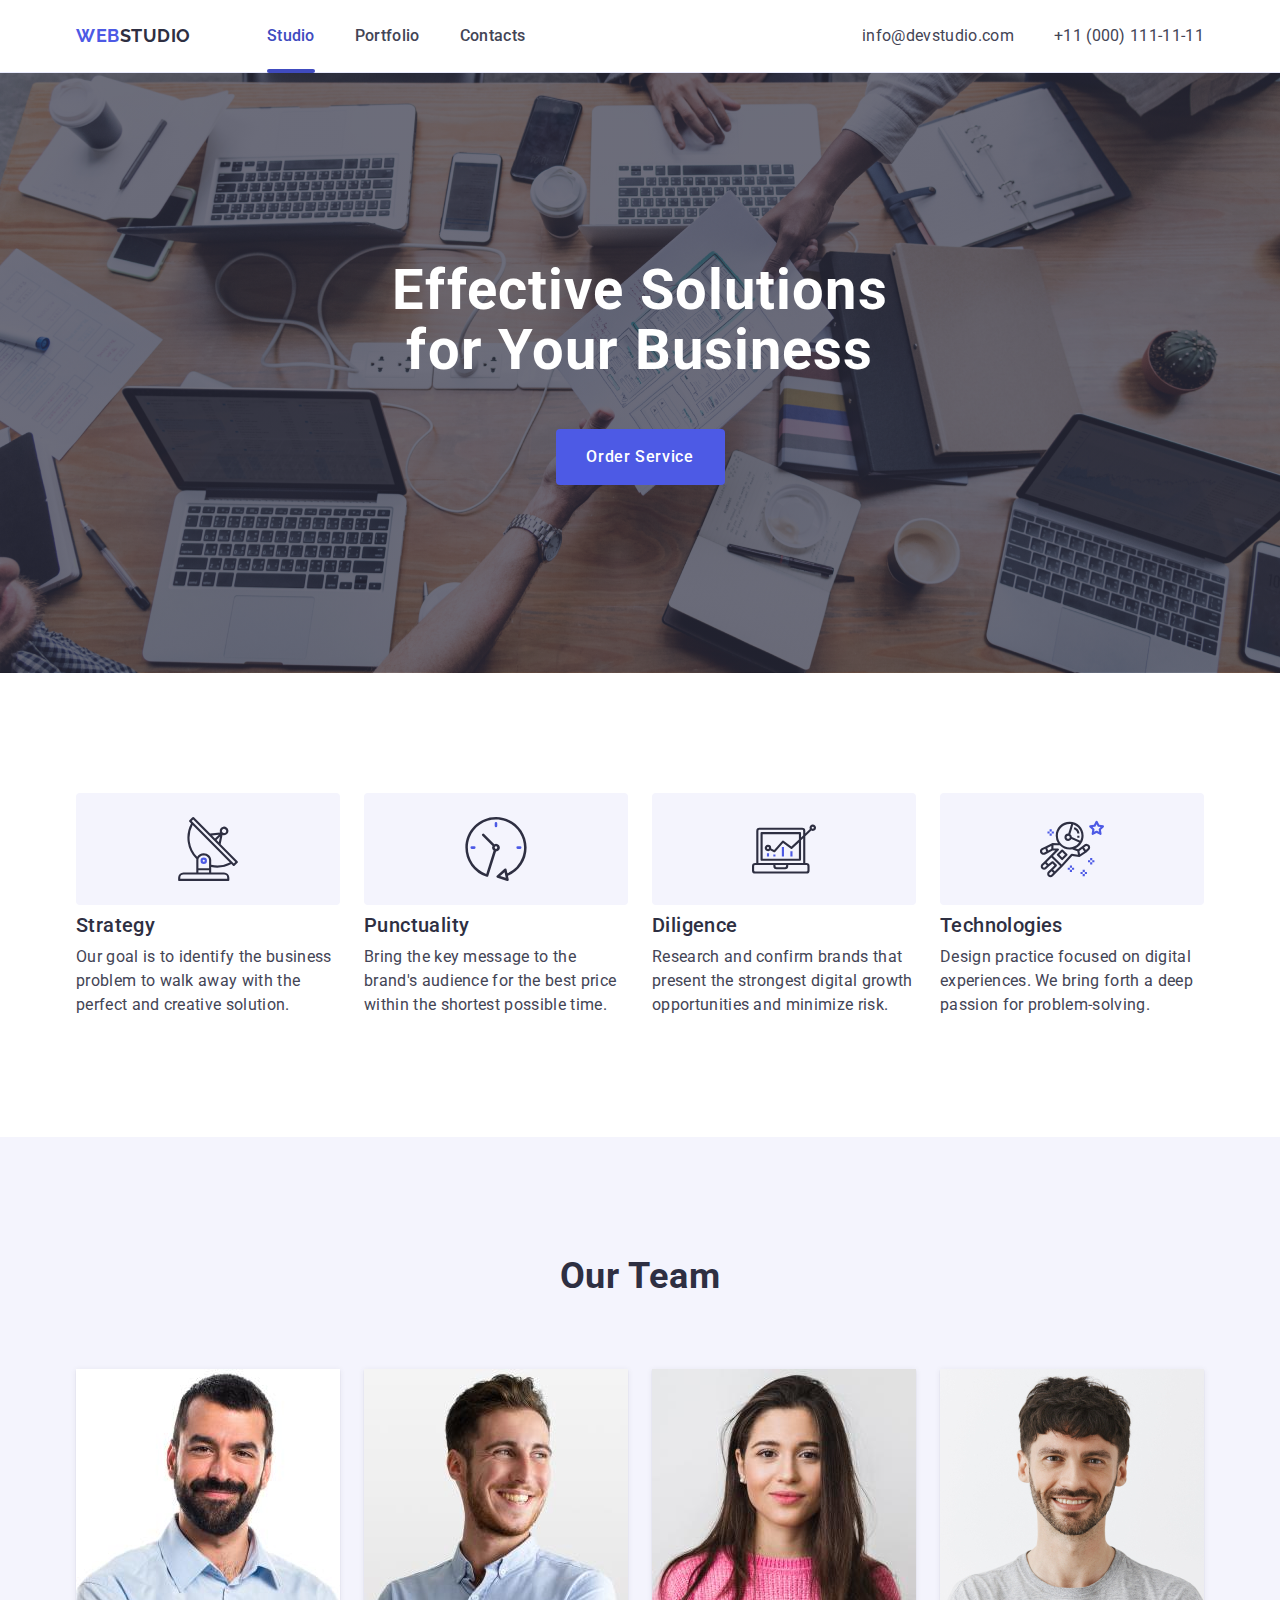
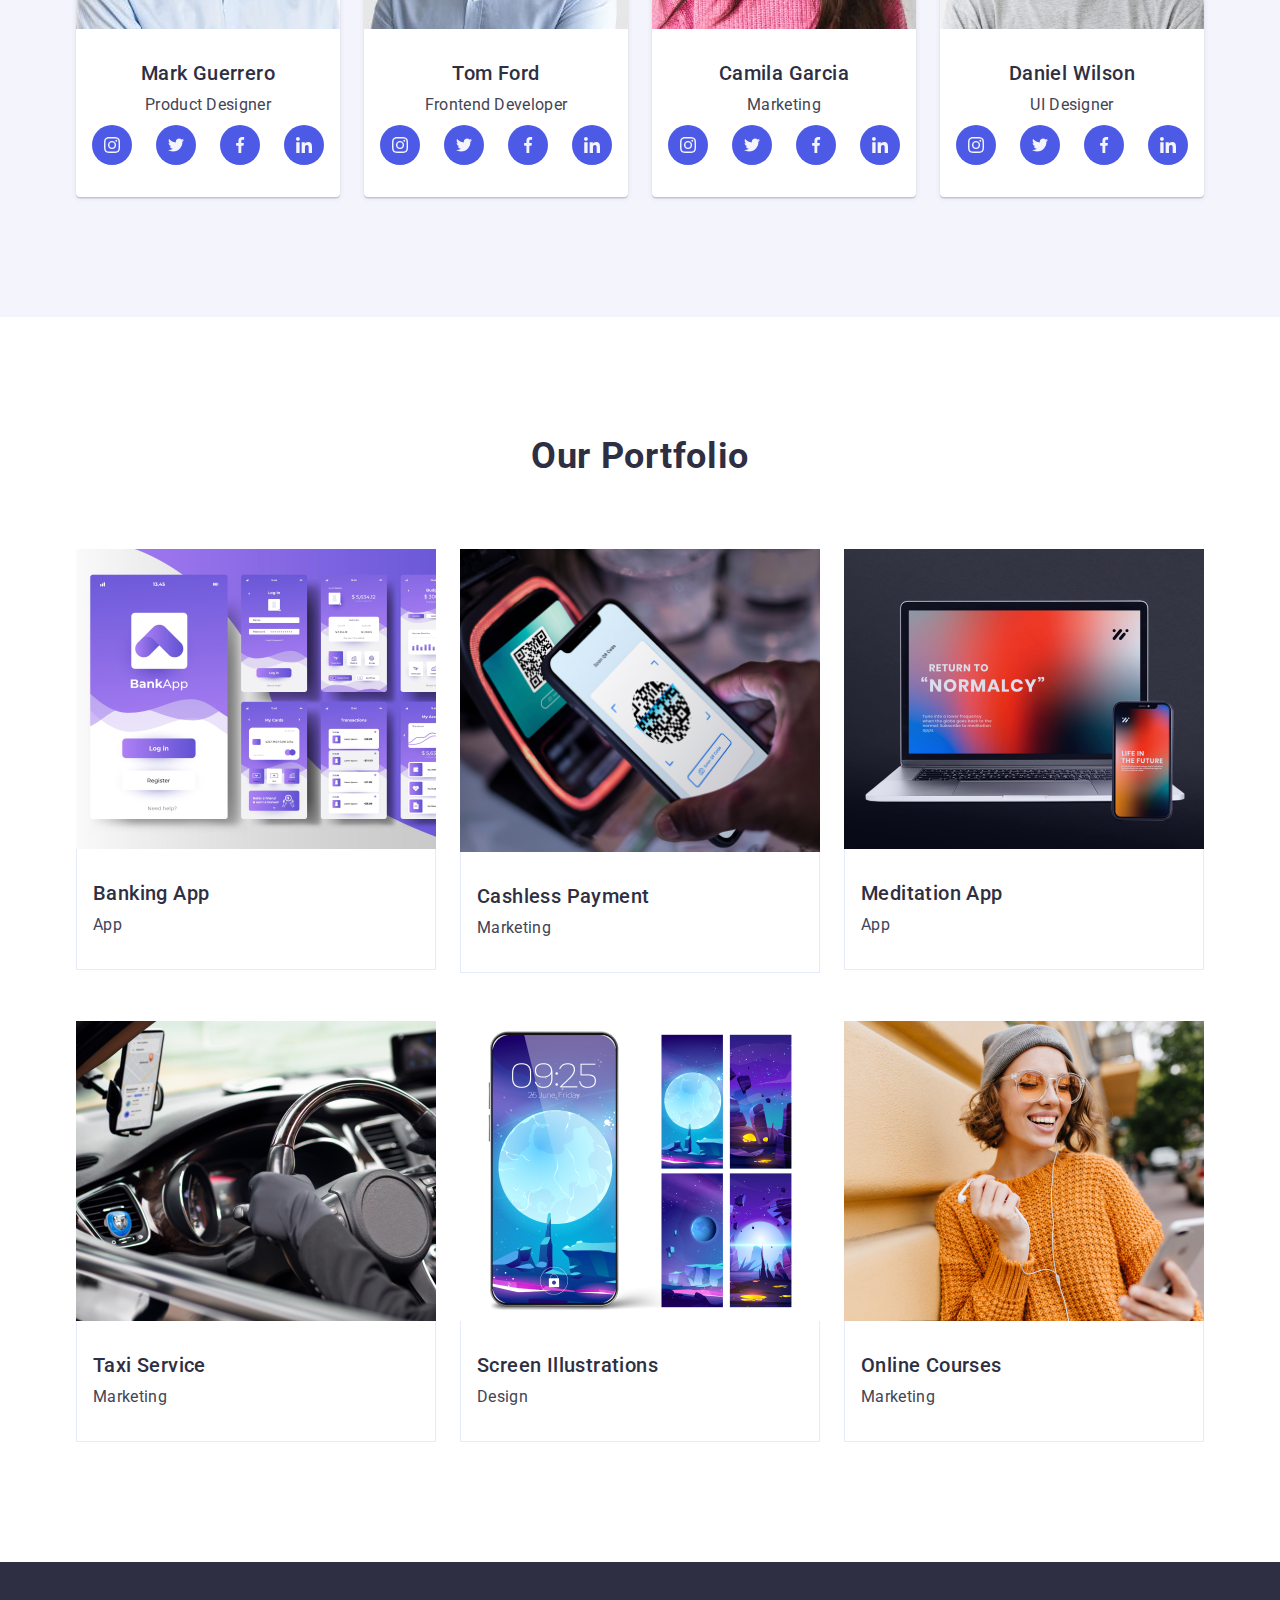
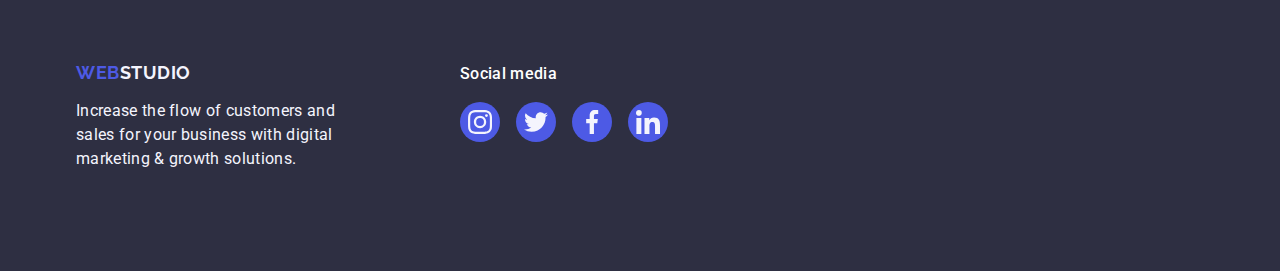
==== commit 9023b0a5: "Исправленно название спрайта" ====
--- a/index.html
+++ b/index.html
@@ -83,7 +83,7 @@
                         <div class="section-two-svg">
 
                             <svg width="64" height="64" class="s-two-svg-style">
-                                <use href="./images/symbol-defs_(1).svg#icon-antenna1"></use>
+                                <use href="./images/icons.svg#icon-antenna1"></use>
                             </svg>
 
                         </div>
@@ -100,7 +100,7 @@
                         <div class="section-two-svg">
 
                             <svg width="64" height="64" class="s-two-svg-style">
-                                <use href="./images/symbol-defs_(1).svg#icon-clock1"></use>
+                                <use href="./images/icons.svg#icon-clock1"></use>
                             </svg>
 
                         </div>
@@ -118,7 +118,7 @@
                         <div class="section-two-svg">
 
                             <svg width="64" height="64" class="s-two-svg-style">
-                                <use href="./images/symbol-defs_(1).svg#icon-diagram1"></use>
+                                <use href="./images/icons.svg#icon-diagram1"></use>
                             </svg>
 
                         </div>
@@ -136,7 +136,7 @@
                         <div class="section-two-svg">
 
                             <svg width="64" height="64" class="s-two-svg-style">
-                                <use href="./images/symbol-defs_(1).svg#icon-astronaut1"></use>
+                                <use href="./images/icons.svg#icon-astronaut1"></use>
                             </svg>
 
                         </div>
@@ -174,28 +174,28 @@
                                 <li class="section-three-li-link"><a class="section-three-a" href="#">
 
                                         <svg width="16" height="16" class="s-three-svg-style">
-                                            <use href="./images/symbol-defs_(1).svg#icon-instagram_2"></use>
-                                        </svg>
-
-                                    </a></li>
-                                <li class="section-three-li-link"><a class="section-three-a" href="#">
-
-                                        <svg width="16" height="16" class="s-three-svg-style">
-                                            <use href="./images/symbol-defs_(1).svg#icon-twitter_2"></use>
-                                        </svg>
-
-                                    </a></li>
-                                <li class="section-three-li-link"><a class="section-three-a" href="#">
-
-                                        <svg width="16" height="16" class="s-three-svg-style">
-                                            <use href="./images/symbol-defs_(1).svg#icon-facebook_2"></use>
-                                        </svg>
-
-                                    </a></li>
-                                <li class="section-three-li-link"><a class="section-three-a" href="#">
-
-                                        <svg width="16" height="16" class="s-three-svg-style">
-                                            <use href="./images/symbol-defs_(1).svg#icon-linkedin_2"></use>
+                                            <use href="./images/icons.svg#icon-instagram_2"></use>
+                                        </svg>
+
+                                    </a></li>
+                                <li class="section-three-li-link"><a class="section-three-a" href="#">
+
+                                        <svg width="16" height="16" class="s-three-svg-style">
+                                            <use href="./images/icons.svg#icon-twitter_2"></use>
+                                        </svg>
+
+                                    </a></li>
+                                <li class="section-three-li-link"><a class="section-three-a" href="#">
+
+                                        <svg width="16" height="16" class="s-three-svg-style">
+                                            <use href="./images/icons.svg#icon-facebook_2"></use>
+                                        </svg>
+
+                                    </a></li>
+                                <li class="section-three-li-link"><a class="section-three-a" href="#">
+
+                                        <svg width="16" height="16" class="s-three-svg-style">
+                                            <use href="./images/icons.svg#icon-linkedin_2"></use>
                                         </svg>
 
                                     </a></li>
@@ -217,28 +217,28 @@
                                 <li class="section-three-li-link"><a class="section-three-a" href="#">
 
                                         <svg width="16" height="16" class="s-three-svg-style">
-                                            <use href="./images/symbol-defs_(1).svg#icon-instagram_2"></use>
-                                        </svg>
-
-                                    </a></li>
-                                <li class="section-three-li-link"><a class="section-three-a" href="#">
-
-                                        <svg width="16" height="16" class="s-three-svg-style">
-                                            <use href="./images/symbol-defs_(1).svg#icon-twitter_2"></use>
-                                        </svg>
-
-                                    </a></li>
-                                <li class="section-three-li-link"><a class="section-three-a" href="#">
-
-                                        <svg width="16" height="16" class="s-three-svg-style">
-                                            <use href="./images/symbol-defs_(1).svg#icon-facebook_2"></use>
-                                        </svg>
-
-                                    </a></li>
-                                <li class="section-three-li-link"><a class="section-three-a" href="#">
-
-                                        <svg width="16" height="16" class="s-three-svg-style">
-                                            <use href="./images/symbol-defs_(1).svg#icon-linkedin_2"></use>
+                                            <use href="./images/icons.svg#icon-instagram_2"></use>
+                                        </svg>
+
+                                    </a></li>
+                                <li class="section-three-li-link"><a class="section-three-a" href="#">
+
+                                        <svg width="16" height="16" class="s-three-svg-style">
+                                            <use href="./images/icons.svg#icon-twitter_2"></use>
+                                        </svg>
+
+                                    </a></li>
+                                <li class="section-three-li-link"><a class="section-three-a" href="#">
+
+                                        <svg width="16" height="16" class="s-three-svg-style">
+                                            <use href="./images/icons.svg#icon-facebook_2"></use>
+                                        </svg>
+
+                                    </a></li>
+                                <li class="section-three-li-link"><a class="section-three-a" href="#">
+
+                                        <svg width="16" height="16" class="s-three-svg-style">
+                                            <use href="./images/icons.svg#icon-linkedin_2"></use>
                                         </svg>
 
                                     </a></li>
@@ -260,28 +260,28 @@
                                 <li class="section-three-li-link"><a class="section-three-a" href="#">
 
                                         <svg width="16" height="16" class="s-three-svg-style">
-                                            <use href="./images/symbol-defs_(1).svg#icon-instagram_2"></use>
-                                        </svg>
-
-                                    </a></li>
-                                <li class="section-three-li-link"><a class="section-three-a" href="#">
-
-                                        <svg width="16" height="16" class="s-three-svg-style">
-                                            <use href="./images/symbol-defs_(1).svg#icon-twitter_2"></use>
-                                        </svg>
-
-                                    </a></li>
-                                <li class="section-three-li-link"><a class="section-three-a" href="#">
-
-                                        <svg width="16" height="16" class="s-three-svg-style">
-                                            <use href="./images/symbol-defs_(1).svg#icon-facebook_2"></use>
-                                        </svg>
-
-                                    </a></li>
-                                <li class="section-three-li-link"><a class="section-three-a" href="#">
-
-                                        <svg width="16" height="16" class="s-three-svg-style">
-                                            <use href="./images/symbol-defs_(1).svg#icon-linkedin_2"></use>
+                                            <use href="./images/icons.svg#icon-instagram_2"></use>
+                                        </svg>
+
+                                    </a></li>
+                                <li class="section-three-li-link"><a class="section-three-a" href="#">
+
+                                        <svg width="16" height="16" class="s-three-svg-style">
+                                            <use href="./images/icons.svg#icon-twitter_2"></use>
+                                        </svg>
+
+                                    </a></li>
+                                <li class="section-three-li-link"><a class="section-three-a" href="#">
+
+                                        <svg width="16" height="16" class="s-three-svg-style">
+                                            <use href="./images/icons.svg#icon-facebook_2"></use>
+                                        </svg>
+
+                                    </a></li>
+                                <li class="section-three-li-link"><a class="section-three-a" href="#">
+
+                                        <svg width="16" height="16" class="s-three-svg-style">
+                                            <use href="./images/icons.svg#icon-linkedin_2"></use>
                                         </svg>
 
                                     </a></li>
@@ -303,28 +303,28 @@
                                 <li class="section-three-li-link"><a class="section-three-a" href="#">
 
                                         <svg width="16" height="16" class="s-three-svg-style">
-                                            <use href="./images/symbol-defs_(1).svg#icon-instagram_2"></use>
-                                        </svg>
-
-                                    </a></li>
-                                <li class="section-three-li-link"><a class="section-three-a" href="#">
-
-                                        <svg width="16" height="16" class="s-three-svg-style">
-                                            <use href="./images/symbol-defs_(1).svg#icon-twitter_2"></use>
-                                        </svg>
-
-                                    </a></li>
-                                <li class="section-three-li-link"><a class="section-three-a" href="#">
-
-                                        <svg width="16" height="16" class="s-three-svg-style">
-                                            <use href="./images/symbol-defs_(1).svg#icon-facebook_2"></use>
-                                        </svg>
-
-                                    </a></li>
-                                <li class="section-three-li-link"><a class="section-three-a" href="#">
-
-                                        <svg width="16" height="16" class="s-three-svg-style">
-                                            <use href="./images/symbol-defs_(1).svg#icon-linkedin_2"></use>
+                                            <use href="./images/icons.svg#icon-instagram_2"></use>
+                                        </svg>
+
+                                    </a></li>
+                                <li class="section-three-li-link"><a class="section-three-a" href="#">
+
+                                        <svg width="16" height="16" class="s-three-svg-style">
+                                            <use href="./images/icons.svg#icon-twitter_2"></use>
+                                        </svg>
+
+                                    </a></li>
+                                <li class="section-three-li-link"><a class="section-three-a" href="#">
+
+                                        <svg width="16" height="16" class="s-three-svg-style">
+                                            <use href="./images/icons.svg#icon-facebook_2"></use>
+                                        </svg>
+
+                                    </a></li>
+                                <li class="section-three-li-link"><a class="section-three-a" href="#">
+
+                                        <svg width="16" height="16" class="s-three-svg-style">
+                                            <use href="./images/icons.svg#icon-linkedin_2"></use>
                                         </svg>
 
                                     </a></li>
@@ -520,7 +520,7 @@
                     <li class="footer-li-link"><a class="footer-a" href="#">
 
                             <svg width="24" height="24" class="footer-svg-style">
-                                <use href="./images/symbol-defs_(1).svg#icon-instagram_2"></use>
+                                <use href="./images/icons.svg#icon-instagram_2"></use>
                             </svg>
 
                         </a>
@@ -530,7 +530,7 @@
                     <li class="footer-li-link"><a class="footer-a" href="#">
 
                             <svg width="24" height="24" class="footer-svg-style">
-                                <use href="./images/symbol-defs_(1).svg#icon-twitter_2"></use>
+                                <use href="./images/icons.svg#icon-twitter_2"></use>
                             </svg>
 
                         </a>
@@ -540,17 +540,17 @@
                     <li class="footer-li-link"><a class="footer-a" href="#">
 
                             <svg width="24" height="24" class="footer-svg-style">
-                                <use href="./images/symbol-defs_(1).svg#icon-facebook_2"></use>
-                            </svg>
-
-                        </a>images\symbol-defs.svg
+                                <use href="./images/icons.svg#icon-facebook_2"></use>
+                            </svg>
+
+                        </a>
 
                     </li>
 
                     <li class="footer-li-link"><a class="footer-a" href="#">
 
                             <svg width="24" height="24" class="footer-svg-style">
-                                <use href="./images/symbol-defs_(1).svg#icon-linkedin_2"></use>
+                                <use href="./images/icons.svg#icon-linkedin_2"></use>
                             </svg>
 
                         </a>
